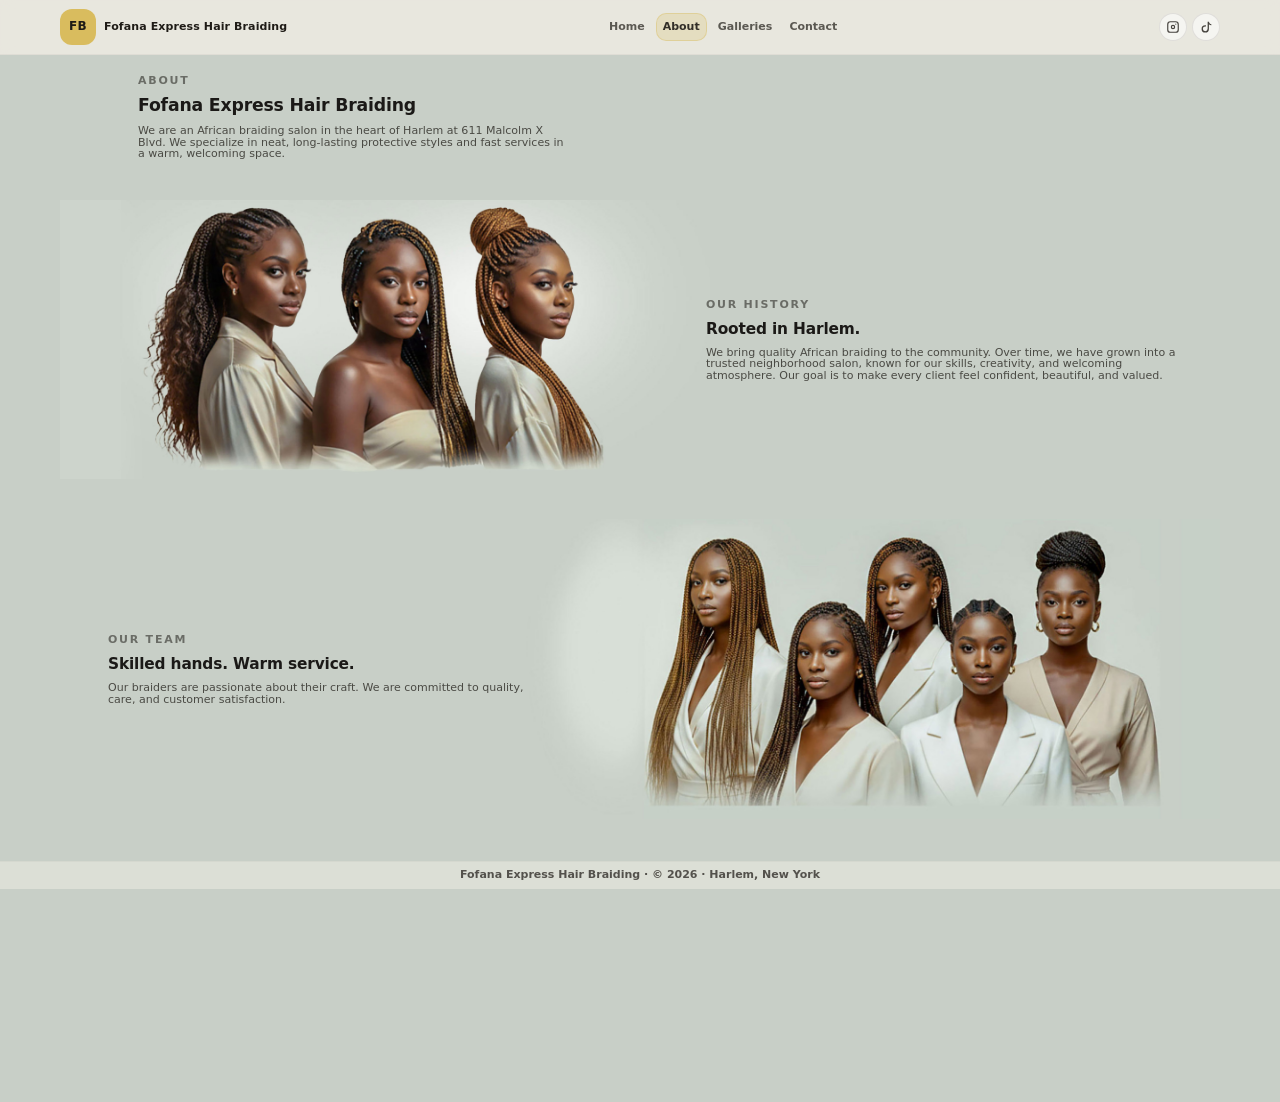
==== about.html @ ca6aa939 "Add files via upload" ====
<!doctype html>
<html lang="en">
<head>
  <meta charset="UTF-8" />
  <meta name="viewport" content="width=device-width, initial-scale=1.0" />
  <meta
    name="description"
    content="About Fofana Express Hair Braiding — African braiding salon in Harlem serving clients ages 10 and up."
  />
  <title>About — Fofana Express Hair Braiding</title>

  <link rel="stylesheet" href="css/theme.css">
  <link rel="stylesheet" href="css/base.css">
  <link rel="stylesheet" href="css/about.css">
</head>

<body class="about-page">
  <div class="page">
    <header class="site-header" id="siteHeader"></header>

    <main class="about-main">

      <!-- SECTION 1: ABOUT -->
      <section class="about-split about-split--hero" aria-label="About">
        <div class="container about-split-inner">
          <div class="about-copy">
            <div class="kicker">ABOUT</div>

            <h1 class="about-title">Fofana Express Hair Braiding</h1>

            <p class="about-paragraph">
              We are an African braiding salon in the heart of Harlem at 611 Malcolm X Blvd. We specialize in neat, long-lasting protective styles and fast services in a warm, welcoming space.
            </p>
          </div>

          <div class="about-visual" aria-label="About image">
  <picture class="about-picture">
    <source media="(max-width: 700px)" srcset="images/about/about-1-mobile.jpg">
    <img src="images/about/about-1.jpg" alt="Fofana Express Hair Braiding styles">
  </picture>
</div>
        </div>
      </section>

      <!-- SECTION 2: HISTORY -->
      <section class="about-split about-split--image-left" aria-label="Our History">
        <div class="container about-split-inner">
          <div class="about-visual" aria-label="Our History image">
            <img src="images/about/about-2.jpg" alt="African braiding styles at Fofana Express">
          </div>

          <div class="about-copy">
            <div class="kicker">OUR HISTORY</div>

            <h2 class="about-h2">Rooted in Harlem.</h2>

            <p class="about-paragraph">
              We bring quality African braiding to the community. Over time, we have grown into a trusted neighborhood salon, known for our skills, creativity, and welcoming atmosphere. Our goal is to make every client feel confident, beautiful, and valued.
            </p>
          </div>
        </div>
      </section>

      <!-- SECTION 3: TEAM -->
      <section class="about-split about-split--image-right" aria-label="Our Team">
        <div class="container about-split-inner">
          <div class="about-copy">
            <div class="kicker">OUR TEAM</div>

            <h2 class="about-h2">Skilled hands. Warm service.</h2>

            <p class="about-paragraph">
              Our braiders are passionate about their craft. We are committed to quality, care, and customer satisfaction.
            </p>
          </div>

          <div class="about-visual" aria-label="Our Team image">
            <img src="images/about/about-3.jpg" alt="Experienced braiders at Fofana Express Hair Braiding">
          </div>
        </div>
      </section>

    </main>

    <footer class="site-footer" id="siteFooter"></footer>
  </div>

  <script src="js/site.js"></script>
</body>
</html>
---- css/theme.css ----
/* =========================================================
   THEME.CSS — Global theme tokens only
   ========================================================= */

:root{
  --bg: #c8cfc7;
  --ink: #1e1b16;
  --muted: rgba(30,27,22,.68);

  --gold: #d4af37;
  --gold-2: rgba(212,175,55,.55);

  --line: rgba(30,27,22,.12);
  --card: rgba(255,255,255,.16);
  --shadow: 0 18px 38px rgba(0,0,0,.10);

  --radius-xl: 22px;
  --radius-pill: 999px;

  --container: 1160px;
  --pad: 24px;
}

body{
  margin: 0;
  background: var(--bg);
  color: var(--ink);
}
---- css/base.css ----
/* =========================================================
   BASE.CSS — Shared structure
   Mobile stability lock
   ========================================================= */

*{ box-sizing: border-box; }

html, body{
  margin: 0;
  padding: 0;
}

html{
  -webkit-text-size-adjust: 100%;
  text-size-adjust: 100%;
}

body{
  font-family: "Montserrat", system-ui, -apple-system, "Segoe UI", Roboto, Arial, sans-serif;
  line-height: 1.45;
}

img{
  max-width: 100%;
  height: auto;
  display: block;
}

a{
  color: inherit;
  text-decoration: none;
}

a:hover{
  text-decoration: none;
}

.page{
  display: block;
  min-height: 0;
}

main{
  display: block;
}

.container{
  width: min(var(--container), calc(100% - (var(--pad) * 2)));
  margin-inline: auto;
}

.sr-only{
  position: absolute;
  width: 1px;
  height: 1px;
  padding: 0;
  margin: -1px;
  overflow: hidden;
  clip: rect(0,0,0,0);
  white-space: nowrap;
  border: 0;
}

/* ---------- Buttons ---------- */
.btn{
  min-height: 40px;
  padding: 8px 15px;
  border-radius: var(--radius-pill);
  display: inline-flex;
  align-items: center;
  justify-content: center;
  gap: 8px;
  font-weight: 740;
  font-size: 13px;
  border: 1px solid var(--line);
  box-shadow: 0 8px 16px rgba(0,0,0,.08);
  transition: transform .12s ease, filter .12s ease, box-shadow .12s ease;
}

.btn:hover{
  transform: translateY(-1px);
  filter: brightness(1.02);
  box-shadow: 0 10px 20px rgba(0,0,0,.10);
}

.btn-primary{
  background: var(--gold-2);
  color: rgba(30,27,22,.92);
}

.btn-ghost{
  background: rgba(255,255,255,.66);
  color: rgba(30,27,22,.84);
}

/* ---------- Header ---------- */
.site-header{
  position: sticky;
  top: 0;
  z-index: 50;
  background: rgba(239,236,227,.82);
  border-bottom: 1px solid rgba(0,0,0,.04);
  backdrop-filter: blur(7px);
}

.header-inner{
  display: grid;
  grid-template-columns: auto 1fr auto;
  align-items: center;
  gap: 8px;
  padding: 9px 0;
}

.brand{
  display: flex;
  align-items: center;
  gap: 8px;
  min-width: 0;
}

.brand-mark{
  width: 36px;
  height: 36px;
  border-radius: 12px;
  background: rgba(212,175,55,.76);
  display: flex;
  align-items: center;
  justify-content: center;
  font-weight: 840;
  letter-spacing: .02em;
  flex: 0 0 auto;
  font-size: 12px;
}

.brand-name{
  font-weight: 750;
  font-size: 12px;
  letter-spacing: .01em;
  min-width: 0;
  white-space: nowrap;
}

.nav{
  display: flex;
  align-items: center;
  justify-content: center;
  gap: 6px;
  font-weight: 670;
  color: rgba(30,27,22,.70);
  min-width: 0;
}

.nav a{
  padding: 5px 6px;
  border-radius: 10px;
  white-space: nowrap;
  font-size: 12px;
  flex: 0 0 auto;
}

.nav a.is-active{
  background: rgba(212,175,55,.18);
  color: rgba(30,27,22,.90);
  border: 1px solid rgba(212,175,55,.28);
}

.header-right{
  display: flex;
  align-items: center;
  gap: 5px;
  min-width: 0;
}

.socials{
  display: flex;
  align-items: center;
  gap: 5px;
}

.icon-btn{
  width: 30px;
  height: 30px;
  border-radius: var(--radius-pill);
  background: rgba(255,255,255,.58);
  border: 1px solid rgba(30,27,22,.10);
  display: flex;
  align-items: center;
  justify-content: center;
  box-shadow: none;
}

.icon-btn svg{
  width: 14px;
  height: 14px;
  fill: rgba(30,27,22,.82);
}

/* ---------- Footer ---------- */
.site-footer{
  margin: 0;
  padding: 7px 0 8px;
  border-top: 1px solid rgba(0,0,0,.03);
  background: rgba(239,236,227,.54);
}

.footer-inner{
  display: flex;
  align-items: center;
  justify-content: center;
  text-align: center;
}

.footer-one-line{
  font-weight: 620;
  font-size: 11px;
  color: rgba(30,27,22,.72);
  line-height: 1.1;
  white-space: normal;
  max-width: 100%;
}

/* ---------- Desktop tightening ---------- */
@media (max-width: 1280px){
  .header-inner{ gap: 6px; }

  .brand-name{ font-size: 11px; }

  .nav{ gap: 5px; }

  .nav a{
    padding: 5px 6px;
    font-size: 11px;
  }

  .icon-btn{
    width: 28px;
    height: 28px;
  }
}

/* ---------- Mobile stability lock ---------- */
@media (max-width: 700px){
  
  .site-header{
  position: sticky;
  top: 0;
  z-index: 50;
  background: rgba(239,236,227,.99);
  border-bottom: 1px solid rgba(0,0,0,.08);
  backdrop-filter: none;
}
  .header-inner{
    width: 100%;
    max-width: 100%;
    margin-inline: 0;
    display: grid;
    grid-template-columns: 1fr auto;
    grid-template-areas:
      "brand right"
      "nav nav";
    align-items: center;
    gap: 7px 10px;
    padding: 9px 12px;
  }

  .brand{
    grid-area: brand;
    display: flex;
    align-items: center;
    gap: 8px;
    min-width: 0;
  }

  .brand-mark{
    width: 32px;
    height: 32px;
    border-radius: 8px;
    font-size: 11px;
    flex: 0 0 32px;
  }

  .brand-name{
    font-size: 14px;
    line-height: 1.12;
    font-weight: 800;
    color: rgba(20,18,16,.99);
    min-width: 0;
    max-width: 100%;
    white-space: nowrap;
    overflow: hidden;
    text-overflow: ellipsis;
  }

  .header-right{
    grid-area: right;
    display: flex;
    justify-content: flex-end;
    align-items: center;
    gap: 8px;
    min-width: 0;
  }

  .socials{
    display: flex;
    align-items: center;
    gap: 8px;
  }

  .icon-btn{
    width: 32px;
    height: 32px;
    flex: 0 0 32px;
    background: rgba(255,255,255,.94);
    border: 1px solid rgba(20,18,16,.18);
  }

  .icon-btn svg{
    width: 15px;
    height: 15px;
    fill: rgba(20,18,16,.97);
  }

  .nav{
    grid-area: nav;
    width: 100%;
    display: flex;
    justify-content: flex-start;
    align-items: center;
    gap: 7px;
    flex-wrap: wrap;
    color: rgba(20,18,16,.94);
    font-weight: 800;
  }

  .nav a{
    flex: 0 0 auto;
    padding: 7px 10px;
    font-size: 13px;
    line-height: 1.12;
    font-weight: 800;
    color: rgba(20,18,16,.98);
    border-radius: 8px;
    white-space: nowrap;
    text-align: center;
  }

  .nav a.is-active{
    background: rgba(212,175,55,.26);
    color: rgba(20,18,16,.99);
    border: 1px solid rgba(212,175,55,.36);
  }

  .site-footer{
    padding: 6px 0 7px;
    background: rgba(239,236,227,.90);
  }

  .footer-inner{
    width: 100%;
    max-width: 100%;
    padding-inline: 12px;
  }

  .footer-one-line{
    font-size: 10px;
    line-height: 1.12;
    font-weight: 600;
    max-width: 100%;
  }
}
---- css/about.css ----
/* =========================================================
   ABOUT.CSS — Mobile stability lock
   Desktop preserved
   ========================================================= */

.about-main{
  display: block;
  padding: 0 0 20px;
}

.about-split{
  padding: 18px 0 22px;
}

.about-split-inner{
  display: grid;
  grid-template-columns: minmax(420px, 500px) minmax(560px, 1fr);
  align-items: center;
  gap: 10px;
  min-height: 0;
  overflow: visible;
}

/* image left / text right */
.about-split--image-left .about-split-inner{
  grid-template-columns: minmax(500px, 1fr) minmax(500px, 580px);
}

.about-copy{
  min-width: 0;
  display: grid;
  gap: 4px;
  align-content: center;
  width: 100%;
  max-width: 480px;
  margin: 0;
  position: relative;
  z-index: 2;
}

.about-split--hero .about-copy,
.about-split--image-right .about-copy{
  justify-self: end;
  margin-right: -34px;
}

.about-split--hero .about-copy{
  transform: translateX(30px);
}

.about-split--image-left .about-copy{
  justify-self: start;
  width: 100%;
  max-width: 560px;
  margin-left: -18px;
}

.kicker{
  margin: 0 0 4px;
  font-weight: 760;
  letter-spacing: .16em;
  font-size: 11px;
  color: rgba(30,27,22,.55);
}

.about-title{
  margin: 0 0 6px;
  font-size: clamp(1.14rem, 1.18vw, 1.3rem);
  line-height: 1.04;
  letter-spacing: -0.01em;
  font-weight: 620;
  color: rgba(20,18,16,.96);
}

.about-h2{
  margin: 0 0 6px;
  font-size: clamp(1.02rem, 1.04vw, 1.14rem);
  line-height: 1.05;
  letter-spacing: -0.01em;
  font-weight: 620;
  color: rgba(20,18,16,.96);
}

.about-paragraph{
  margin: 0;
  max-width: none;
  font-size: .72rem;
  line-height: 1.06;
  font-weight: 500;
  color: rgba(30,27,22,.74);
}

.about-visual{
  min-width: 0;
  display: flex;
  align-items: center;
}

.about-split--hero .about-visual,
.about-split--image-right .about-visual{
  justify-content: flex-start;
}

.about-split--image-left .about-visual{
  justify-content: flex-end;
}

.about-visual img{
  width: min(100%, 1080px);
  max-width: 100%;
  height: auto;
  display: block;
  object-fit: contain;
  border-radius: 0;
  box-shadow: none;
  background: transparent;
}

.about-split--hero .about-visual img{
  width: min(100%, 1160px);
}

@media (max-width: 1320px){
  .about-split-inner{
    grid-template-columns: minmax(380px, 450px) minmax(500px, 1fr);
    gap: 10px;
  }

  .about-split--image-left .about-split-inner{
    grid-template-columns: minmax(440px, 1fr) minmax(440px, 500px);
  }

  .about-copy{
    max-width: 430px;
  }

  .about-split--hero .about-copy,
  .about-split--image-right .about-copy{
    margin-right: -28px;
  }

  .about-split--image-left .about-copy{
    max-width: 480px;
    margin-left: -14px;
  }

  .about-title{
    font-size: clamp(1.08rem, 1.08vw, 1.22rem);
  }

  .about-h2{
    font-size: clamp(.96rem, .94vw, 1.06rem);
  }

  .about-paragraph{
    font-size: .69rem;
    line-height: 1.06;
  }

  .about-visual img{
    width: min(100%, 980px);
  }

  .about-split--hero .about-visual img{
    width: min(100%, 1060px);
  }
}

@media (max-width: 1160px){
  .about-split{
    padding: 16px 0 20px;
  }

  .about-split-inner{
    grid-template-columns: minmax(330px, 390px) minmax(440px, 1fr);
    gap: 8px;
  }

  .about-split--image-left .about-split-inner{
    grid-template-columns: minmax(400px, 1fr) minmax(380px, 440px);
  }

  .about-copy{
    max-width: 370px;
  }

  .about-split--hero .about-copy,
  .about-split--image-right .about-copy{
    margin-right: -20px;
  }

  .about-split--image-left .about-copy{
    max-width: 420px;
    margin-left: -12px;
  }

  .about-title{
    font-size: clamp(1rem, .98vw, 1.1rem);
  }

  .about-h2{
    font-size: clamp(.9rem, .86vw, .98rem);
  }

  .about-paragraph{
    font-size: .66rem;
    line-height: 1.06;
  }

  .about-visual img{
    width: min(100%, 900px);
  }

  .about-split--hero .about-visual img{
    width: min(100%, 980px);
  }
}

@media (max-width: 900px){
  .about-split{
    padding: 14px 0 18px;
  }

  .about-split-inner{
    grid-template-columns: minmax(240px, 280px) minmax(0, 1fr);
    gap: 10px;
  }

  .about-split--image-left .about-split-inner{
    grid-template-columns: minmax(0, 1fr) minmax(240px, 280px);
  }

  .about-copy{
    max-width: 280px;
  }

  .about-split--hero .about-copy,
  .about-split--image-right .about-copy{
    margin-right: 0;
  }

  .about-split--image-left .about-copy{
    max-width: 280px;
    margin-left: 0;
  }

  .about-title{
    font-size: .98rem;
    line-height: 1.08;
  }

  .about-h2{
    font-size: .90rem;
    line-height: 1.10;
  }

  .about-paragraph{
    font-size: .68rem;
    line-height: 1.16;
  }

  .about-visual img{
    width: min(100%, 760px);
  }

  .about-split--hero .about-visual img{
    width: min(100%, 820px);
  }
}

/* ---------- Mobile stability lock ---------- */

@media (max-width: 700px){
  .about-main{
    padding: 0 0 16px;
    overflow-x: hidden;
  }

  .about-split{
    padding: 12px 0 14px;
    overflow-x: hidden;
  }

  .about-split-inner,
  .about-split--image-left .about-split-inner{
    display: flex;
    flex-direction: column;
    align-items: center;
    gap: 12px;
    width: 100%;
    max-width: 100%;
    margin: 0;
    padding-left: 12px;
    padding-right: 12px;
  }

  .about-copy,
  .about-split--hero .about-copy,
  .about-split--image-right .about-copy,
  .about-split--image-left .about-copy{
    order: 1;
    width: 100%;
    max-width: 100%;
    min-width: 0;
    margin: 0;
    display: grid;
    gap: 2px;
    align-content: start;
    justify-self: stretch;
    text-align: left;
  }

  .about-split--hero .about-copy{
    transform: none;
  }

  .kicker{
    margin: 0 0 4px;
    font-size: 11px;
    line-height: 1.10;
    letter-spacing: .14em;
    font-weight: 900;
    color: rgba(30,27,22,.55);
  }

  .about-title{
    margin: 0 0 2px;
    max-width: 100%;
    white-space: normal;
    font-size: 20px;
    line-height: 1.08;
    font-weight: 900;
    color: rgba(20,18,16,.96);
    text-align: left;
  }

  .about-h2{
    margin: 0 0 2px;
    max-width: 100%;
    font-size: 17px;
    line-height: 1.10;
    font-weight: 900;
    color: rgba(20,18,16,.94);
    text-align: left;
  }

  .about-paragraph{
    margin: 0;
    max-width: 100%;
    font-size: 16px;
    line-height: 1.24;
    font-weight: 800;
    color: rgba(20,18,16,.98);
    text-align: left;
    justify-self: start;
    word-break: normal;
    overflow-wrap: normal;
    hyphens: none;
  }

  .about-copy .about-paragraph:last-child{
    margin-bottom: 0;
  }

  .about-visual,
.about-split--hero .about-visual,
.about-split--image-left .about-visual,
.about-split--image-right .about-visual{
  order: 2;
  width: 100%;
  max-width: 100%;
  min-width: 0;
  margin: 2px 0 0;
  display: block;
}

.about-split--hero .about-visual{
  display: flex;
  justify-content: center;
  align-items: center;
}

.about-split--hero .about-visual picture{
  display: block;
  width: 100%;
  max-width: 100%;
  margin: 0 auto;
}

.about-visual img,
.about-split--hero .about-visual img,
.about-split--image-left .about-visual img,
.about-split--image-right .about-visual img{
  display: block;
  width: 100%;
  max-width: 100%;
  min-width: 0;
  height: auto;
  margin: 0 auto;
  object-fit: contain;
}
@media (min-width: 701px){
  .about-main{
    padding: 0 0 4px;
  }

  .about-split{
    padding: 6px 0 8px;
  }

  .about-split-inner,
  .about-split--image-left .about-split-inner{
    gap: 2px;
  }
}
}
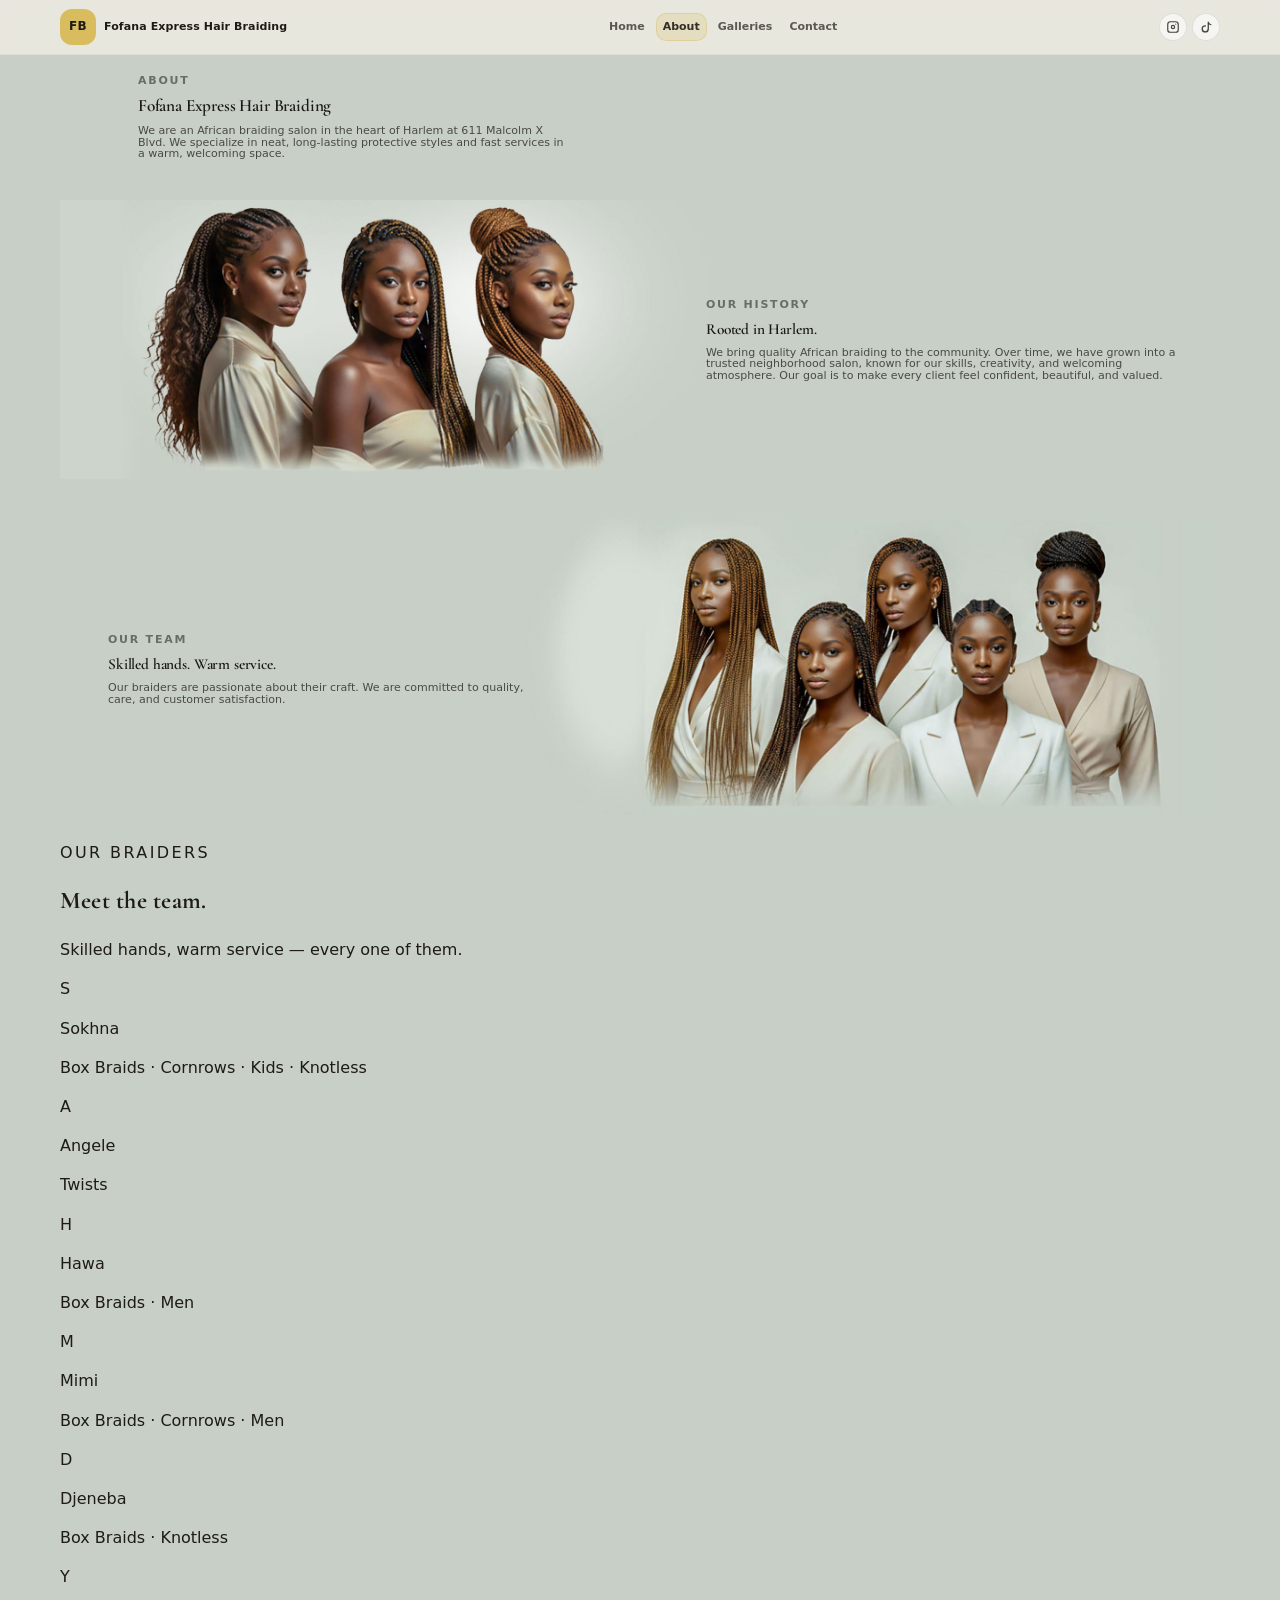
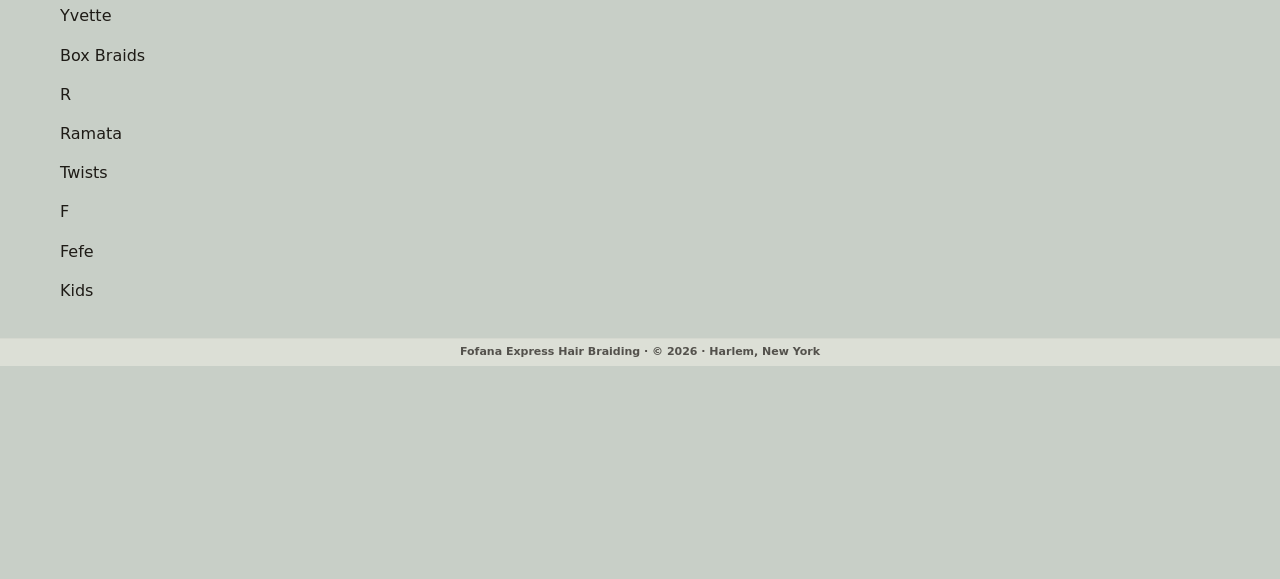
==== commit be518e0f: "Add team grid section and price badges" ====
--- a/about.html
+++ b/about.html
@@ -1,90 +1,106 @@
-<!doctype html>
-<html lang="en">
-<head>
-  <meta charset="UTF-8" />
-  <meta name="viewport" content="width=device-width, initial-scale=1.0" />
-  <meta
-    name="description"
-    content="About Fofana Express Hair Braiding — African braiding salon in Harlem serving clients ages 10 and up."
-  />
-  <title>About — Fofana Express Hair Braiding</title>
-
-  <link rel="stylesheet" href="css/theme.css">
-  <link rel="stylesheet" href="css/base.css">
-  <link rel="stylesheet" href="css/about.css">
-</head>
-
-<body class="about-page">
-  <div class="page">
-    <header class="site-header" id="siteHeader"></header>
-
-    <main class="about-main">
-
-      <!-- SECTION 1: ABOUT -->
-      <section class="about-split about-split--hero" aria-label="About">
-        <div class="container about-split-inner">
-          <div class="about-copy">
-            <div class="kicker">ABOUT</div>
-
-            <h1 class="about-title">Fofana Express Hair Braiding</h1>
-
-            <p class="about-paragraph">
-              We are an African braiding salon in the heart of Harlem at 611 Malcolm X Blvd. We specialize in neat, long-lasting protective styles and fast services in a warm, welcoming space.
-            </p>
-          </div>
-
-          <div class="about-visual" aria-label="About image">
-  <picture class="about-picture">
-    <source media="(max-width: 700px)" srcset="images/about/about-1-mobile.jpg">
-    <img src="images/about/about-1.jpg" alt="Fofana Express Hair Braiding styles">
-  </picture>
-</div>
-        </div>
-      </section>
-
-      <!-- SECTION 2: HISTORY -->
-      <section class="about-split about-split--image-left" aria-label="Our History">
-        <div class="container about-split-inner">
-          <div class="about-visual" aria-label="Our History image">
-            <img src="images/about/about-2.jpg" alt="African braiding styles at Fofana Express">
-          </div>
-
-          <div class="about-copy">
-            <div class="kicker">OUR HISTORY</div>
-
-            <h2 class="about-h2">Rooted in Harlem.</h2>
-
-            <p class="about-paragraph">
-              We bring quality African braiding to the community. Over time, we have grown into a trusted neighborhood salon, known for our skills, creativity, and welcoming atmosphere. Our goal is to make every client feel confident, beautiful, and valued.
-            </p>
-          </div>
-        </div>
-      </section>
-
-      <!-- SECTION 3: TEAM -->
-      <section class="about-split about-split--image-right" aria-label="Our Team">
-        <div class="container about-split-inner">
-          <div class="about-copy">
-            <div class="kicker">OUR TEAM</div>
-
-            <h2 class="about-h2">Skilled hands. Warm service.</h2>
-
-            <p class="about-paragraph">
-              Our braiders are passionate about their craft. We are committed to quality, care, and customer satisfaction.
-            </p>
-          </div>
-
-          <div class="about-visual" aria-label="Our Team image">
-            <img src="images/about/about-3.jpg" alt="Experienced braiders at Fofana Express Hair Braiding">
-          </div>
-        </div>
-      </section>
-
-    </main>
-
-    <footer class="site-footer" id="siteFooter"></footer>
-  </div>
-
-  <script src="js/site.js"></script>
-</body>
+<!doctype html>
+<html lang="en">
+<head>
+  <meta charset="UTF-8" />
+  <meta name="viewport" content="width=device-width, initial-scale=1.0" />
+  <meta
+    name="description"
+    content="About Fofana Express Hair Braiding — African braiding salon in Harlem serving clients ages 10 and up."
+  />
+  <title>About — Fofana Express Hair Braiding</title>
+
+  <link rel="stylesheet" href="css/theme.css">
+  <link rel="stylesheet" href="css/base.css">
+  <link rel="stylesheet" href="css/about.css">
+</head>
+
+<body class="about-page">
+  <div class="page">
+    <header class="site-header" id="siteHeader"></header>
+
+    <main class="about-main">
+
+      <!-- SECTION 1: ABOUT -->
+      <section class="about-split about-split--hero" aria-label="About">
+        <div class="container about-split-inner">
+          <div class="about-copy">
+            <div class="kicker">ABOUT</div>
+
+            <h1 class="about-title">Fofana Express Hair Braiding</h1>
+
+            <p class="about-paragraph">
+              We are an African braiding salon in the heart of Harlem at 611 Malcolm X Blvd. We specialize in neat, long-lasting protective styles and fast services in a warm, welcoming space.
+            </p>
+          </div>
+
+          <div class="about-visual" aria-label="About image">
+  <picture class="about-picture">
+    <source media="(max-width: 700px)" srcset="images/about/about-1-mobile.jpg">
+    <img src="images/about/about-1.jpg" alt="Fofana Express Hair Braiding styles">
+  </picture>
+</div>
+        </div>
+      </section>
+
+      <!-- SECTION 2: HISTORY -->
+      <section class="about-split about-split--image-left" aria-label="Our History">
+        <div class="container about-split-inner">
+          <div class="about-visual" aria-label="Our History image">
+            <img src="images/about/about-2.jpg" alt="African braiding styles at Fofana Express">
+          </div>
+
+          <div class="about-copy">
+            <div class="kicker">OUR HISTORY</div>
+
+            <h2 class="about-h2">Rooted in Harlem.</h2>
+
+            <p class="about-paragraph">
+              We bring quality African braiding to the community. Over time, we have grown into a trusted neighborhood salon, known for our skills, creativity, and welcoming atmosphere. Our goal is to make every client feel confident, beautiful, and valued.
+            </p>
+          </div>
+        </div>
+      </section>
+
+      <!-- SECTION 3: TEAM -->
+      <section class="about-split about-split--image-right" aria-label="Our Team">
+        <div class="container about-split-inner">
+          <div class="about-copy">
+            <div class="kicker">OUR TEAM</div>
+
+            <h2 class="about-h2">Skilled hands. Warm service.</h2>
+
+            <p class="about-paragraph">
+              Our braiders are passionate about their craft. We are committed to quality, care, and customer satisfaction.
+            </p>
+          </div>
+
+          <div class="about-visual" aria-label="Our Team image">
+            <img src="images/about/about-3.jpg" alt="Experienced braiders at Fofana Express Hair Braiding">
+          </div>
+        </div>
+      </section>
+<section class="team-grid-section" aria-label="Meet the team">
+  <div class="container">
+    <div class="section-kicker">OUR BRAIDERS</div>
+    <h2 class="team-grid-title">Meet the team.</h2>
+    <p class="team-grid-sub">Skilled hands, warm service — every one of them.</p>
+    <div class="team-grid">
+      <div class="braider-card"><div class="braider-avatar">S</div><p class="braider-name">Sokhna</p><p class="braider-styles">Box Braids · Cornrows · Kids · Knotless</p></div>
+      <div class="braider-card"><div class="braider-avatar">A</div><p class="braider-name">Angele</p><p class="braider-styles">Twists</p></div>
+      <div class="braider-card"><div class="braider-avatar">H</div><p class="braider-name">Hawa</p><p class="braider-styles">Box Braids · Men</p></div>
+      <div class="braider-card"><div class="braider-avatar">M</div><p class="braider-name">Mimi</p><p class="braider-styles">Box Braids · Cornrows · Men</p></div>
+      <div class="braider-card"><div class="braider-avatar">D</div><p class="braider-name">Djeneba</p><p class="braider-styles">Box Braids · Knotless</p></div>
+      <div class="braider-card"><div class="braider-avatar">Y</div><p class="braider-name">Yvette</p><p class="braider-styles">Box Braids</p></div>
+      <div class="braider-card"><div class="braider-avatar">R</div><p class="braider-name">Ramata</p><p class="braider-styles">Twists</p></div>
+      <div class="braider-card"><div class="braider-avatar">F</div><p class="braider-name">Fefe</p><p class="braider-styles">Kids</p></div>
+    </div>
+  </div>
+</section>
+    </main>
+
+    <footer class="site-footer" id="siteFooter"></footer>
+  </div>
+
+  <script src="js/site.js"></script>
+</body>
 </html>
--- a/css/theme.css
+++ b/css/theme.css
@@ -1,28 +1,53 @@
-/* =========================================================
-   THEME.CSS — Global theme tokens only
-   ========================================================= */
-
-:root{
-  --bg: #c8cfc7;
-  --ink: #1e1b16;
-  --muted: rgba(30,27,22,.68);
-
-  --gold: #d4af37;
-  --gold-2: rgba(212,175,55,.55);
-
-  --line: rgba(30,27,22,.12);
-  --card: rgba(255,255,255,.16);
-  --shadow: 0 18px 38px rgba(0,0,0,.10);
-
-  --radius-xl: 22px;
-  --radius-pill: 999px;
-
-  --container: 1160px;
-  --pad: 24px;
-}
-
-body{
-  margin: 0;
-  background: var(--bg);
-  color: var(--ink);
+/* =====================================================
+   THEME.CSS — Global theme tokens only
+   ===================================================== */
+
+@import url('https://fonts.googleapis.com/css2?family=Cormorant+Garamond:wght@400;500;600&display=swap');
+
+:root{
+  --bg: #c8cfc7;
+  --ink: #1e1b16;
+  --muted: rgba(30,27,22,.68);
+
+  --gold: #b8962e;
+  --gold-2: rgba(184,150,46,.55);
+
+  --line: rgba(30,27,22,.12);
+  --card: rgba(255,255,255,.16);
+  --shadow: 0 18px 38px rgba(0,0,0,.10);
+
+  --radius-xl: 22px;
+  --radius-pill: 999px;
+
+  --container: 1160px;
+  --pad: 24px;
+
+  --font-serif: 'Cormorant Garamond', Georgia, serif;
+}
+
+body{
+  margin: 0;
+  background: var(--bg);
+  color: var(--ink);
+}
+
+h1, h2, h3 {
+  font-family: var(--font-serif);
+  letter-spacing: 0.01em;
+}
+
+.hero-kicker,
+.cat-kicker,
+.about-kicker,
+.section-kicker {
+  letter-spacing: 0.15em;
+}
+.cat-price {
+  font-size: 0.92rem !important;
+  color: var(--gold) !important;
+  font-weight: 600;
+  letter-spacing: 0.03em;
+  margin-top: 3px;
+  padding-bottom: 6px;
+  text-align: center;
 }
--- a/css/base.css
+++ b/css/base.css
@@ -1,370 +1,370 @@
-/* =========================================================
-   BASE.CSS — Shared structure
-   Mobile stability lock
-   ========================================================= */
-
-*{ box-sizing: border-box; }
-
-html, body{
-  margin: 0;
-  padding: 0;
-}
-
-html{
-  -webkit-text-size-adjust: 100%;
-  text-size-adjust: 100%;
-}
-
-body{
-  font-family: "Montserrat", system-ui, -apple-system, "Segoe UI", Roboto, Arial, sans-serif;
-  line-height: 1.45;
-}
-
-img{
-  max-width: 100%;
-  height: auto;
-  display: block;
-}
-
-a{
-  color: inherit;
-  text-decoration: none;
-}
-
-a:hover{
-  text-decoration: none;
-}
-
-.page{
-  display: block;
-  min-height: 0;
-}
-
-main{
-  display: block;
-}
-
-.container{
-  width: min(var(--container), calc(100% - (var(--pad) * 2)));
-  margin-inline: auto;
-}
-
-.sr-only{
-  position: absolute;
-  width: 1px;
-  height: 1px;
-  padding: 0;
-  margin: -1px;
-  overflow: hidden;
-  clip: rect(0,0,0,0);
-  white-space: nowrap;
-  border: 0;
-}
-
-/* ---------- Buttons ---------- */
-.btn{
-  min-height: 40px;
-  padding: 8px 15px;
-  border-radius: var(--radius-pill);
-  display: inline-flex;
-  align-items: center;
-  justify-content: center;
-  gap: 8px;
-  font-weight: 740;
-  font-size: 13px;
-  border: 1px solid var(--line);
-  box-shadow: 0 8px 16px rgba(0,0,0,.08);
-  transition: transform .12s ease, filter .12s ease, box-shadow .12s ease;
-}
-
-.btn:hover{
-  transform: translateY(-1px);
-  filter: brightness(1.02);
-  box-shadow: 0 10px 20px rgba(0,0,0,.10);
-}
-
-.btn-primary{
-  background: var(--gold-2);
-  color: rgba(30,27,22,.92);
-}
-
-.btn-ghost{
-  background: rgba(255,255,255,.66);
-  color: rgba(30,27,22,.84);
-}
-
-/* ---------- Header ---------- */
-.site-header{
-  position: sticky;
-  top: 0;
-  z-index: 50;
-  background: rgba(239,236,227,.82);
-  border-bottom: 1px solid rgba(0,0,0,.04);
-  backdrop-filter: blur(7px);
-}
-
-.header-inner{
-  display: grid;
-  grid-template-columns: auto 1fr auto;
-  align-items: center;
-  gap: 8px;
-  padding: 9px 0;
-}
-
-.brand{
-  display: flex;
-  align-items: center;
-  gap: 8px;
-  min-width: 0;
-}
-
-.brand-mark{
-  width: 36px;
-  height: 36px;
-  border-radius: 12px;
-  background: rgba(212,175,55,.76);
-  display: flex;
-  align-items: center;
-  justify-content: center;
-  font-weight: 840;
-  letter-spacing: .02em;
-  flex: 0 0 auto;
-  font-size: 12px;
-}
-
-.brand-name{
-  font-weight: 750;
-  font-size: 12px;
-  letter-spacing: .01em;
-  min-width: 0;
-  white-space: nowrap;
-}
-
-.nav{
-  display: flex;
-  align-items: center;
-  justify-content: center;
-  gap: 6px;
-  font-weight: 670;
-  color: rgba(30,27,22,.70);
-  min-width: 0;
-}
-
-.nav a{
-  padding: 5px 6px;
-  border-radius: 10px;
-  white-space: nowrap;
-  font-size: 12px;
-  flex: 0 0 auto;
-}
-
-.nav a.is-active{
-  background: rgba(212,175,55,.18);
-  color: rgba(30,27,22,.90);
-  border: 1px solid rgba(212,175,55,.28);
-}
-
-.header-right{
-  display: flex;
-  align-items: center;
-  gap: 5px;
-  min-width: 0;
-}
-
-.socials{
-  display: flex;
-  align-items: center;
-  gap: 5px;
-}
-
-.icon-btn{
-  width: 30px;
-  height: 30px;
-  border-radius: var(--radius-pill);
-  background: rgba(255,255,255,.58);
-  border: 1px solid rgba(30,27,22,.10);
-  display: flex;
-  align-items: center;
-  justify-content: center;
-  box-shadow: none;
-}
-
-.icon-btn svg{
-  width: 14px;
-  height: 14px;
-  fill: rgba(30,27,22,.82);
-}
-
-/* ---------- Footer ---------- */
-.site-footer{
-  margin: 0;
-  padding: 7px 0 8px;
-  border-top: 1px solid rgba(0,0,0,.03);
-  background: rgba(239,236,227,.54);
-}
-
-.footer-inner{
-  display: flex;
-  align-items: center;
-  justify-content: center;
-  text-align: center;
-}
-
-.footer-one-line{
-  font-weight: 620;
-  font-size: 11px;
-  color: rgba(30,27,22,.72);
-  line-height: 1.1;
-  white-space: normal;
-  max-width: 100%;
-}
-
-/* ---------- Desktop tightening ---------- */
-@media (max-width: 1280px){
-  .header-inner{ gap: 6px; }
-
-  .brand-name{ font-size: 11px; }
-
-  .nav{ gap: 5px; }
-
-  .nav a{
-    padding: 5px 6px;
-    font-size: 11px;
-  }
-
-  .icon-btn{
-    width: 28px;
-    height: 28px;
-  }
-}
-
-/* ---------- Mobile stability lock ---------- */
-@media (max-width: 700px){
-  
-  .site-header{
-  position: sticky;
-  top: 0;
-  z-index: 50;
-  background: rgba(239,236,227,.99);
-  border-bottom: 1px solid rgba(0,0,0,.08);
-  backdrop-filter: none;
-}
-  .header-inner{
-    width: 100%;
-    max-width: 100%;
-    margin-inline: 0;
-    display: grid;
-    grid-template-columns: 1fr auto;
-    grid-template-areas:
-      "brand right"
-      "nav nav";
-    align-items: center;
-    gap: 7px 10px;
-    padding: 9px 12px;
-  }
-
-  .brand{
-    grid-area: brand;
-    display: flex;
-    align-items: center;
-    gap: 8px;
-    min-width: 0;
-  }
-
-  .brand-mark{
-    width: 32px;
-    height: 32px;
-    border-radius: 8px;
-    font-size: 11px;
-    flex: 0 0 32px;
-  }
-
-  .brand-name{
-    font-size: 14px;
-    line-height: 1.12;
-    font-weight: 800;
-    color: rgba(20,18,16,.99);
-    min-width: 0;
-    max-width: 100%;
-    white-space: nowrap;
-    overflow: hidden;
-    text-overflow: ellipsis;
-  }
-
-  .header-right{
-    grid-area: right;
-    display: flex;
-    justify-content: flex-end;
-    align-items: center;
-    gap: 8px;
-    min-width: 0;
-  }
-
-  .socials{
-    display: flex;
-    align-items: center;
-    gap: 8px;
-  }
-
-  .icon-btn{
-    width: 32px;
-    height: 32px;
-    flex: 0 0 32px;
-    background: rgba(255,255,255,.94);
-    border: 1px solid rgba(20,18,16,.18);
-  }
-
-  .icon-btn svg{
-    width: 15px;
-    height: 15px;
-    fill: rgba(20,18,16,.97);
-  }
-
-  .nav{
-    grid-area: nav;
-    width: 100%;
-    display: flex;
-    justify-content: flex-start;
-    align-items: center;
-    gap: 7px;
-    flex-wrap: wrap;
-    color: rgba(20,18,16,.94);
-    font-weight: 800;
-  }
-
-  .nav a{
-    flex: 0 0 auto;
-    padding: 7px 10px;
-    font-size: 13px;
-    line-height: 1.12;
-    font-weight: 800;
-    color: rgba(20,18,16,.98);
-    border-radius: 8px;
-    white-space: nowrap;
-    text-align: center;
-  }
-
-  .nav a.is-active{
-    background: rgba(212,175,55,.26);
-    color: rgba(20,18,16,.99);
-    border: 1px solid rgba(212,175,55,.36);
-  }
-
-  .site-footer{
-    padding: 6px 0 7px;
-    background: rgba(239,236,227,.90);
-  }
-
-  .footer-inner{
-    width: 100%;
-    max-width: 100%;
-    padding-inline: 12px;
-  }
-
-  .footer-one-line{
-    font-size: 10px;
-    line-height: 1.12;
-    font-weight: 600;
-    max-width: 100%;
-  }
+/* =========================================================
+   BASE.CSS — Shared structure
+   Mobile stability lock
+   ========================================================= */
+
+*{ box-sizing: border-box; }
+
+html, body{
+  margin: 0;
+  padding: 0;
+}
+
+html{
+  -webkit-text-size-adjust: 100%;
+  text-size-adjust: 100%;
+}
+
+body{
+  font-family: "Montserrat", system-ui, -apple-system, "Segoe UI", Roboto, Arial, sans-serif;
+  line-height: 1.45;
+}
+
+img{
+  max-width: 100%;
+  height: auto;
+  display: block;
+}
+
+a{
+  color: inherit;
+  text-decoration: none;
+}
+
+a:hover{
+  text-decoration: none;
+}
+
+.page{
+  display: block;
+  min-height: 0;
+}
+
+main{
+  display: block;
+}
+
+.container{
+  width: min(var(--container), calc(100% - (var(--pad) * 2)));
+  margin-inline: auto;
+}
+
+.sr-only{
+  position: absolute;
+  width: 1px;
+  height: 1px;
+  padding: 0;
+  margin: -1px;
+  overflow: hidden;
+  clip: rect(0,0,0,0);
+  white-space: nowrap;
+  border: 0;
+}
+
+/* ---------- Buttons ---------- */
+.btn{
+  min-height: 40px;
+  padding: 8px 15px;
+  border-radius: var(--radius-pill);
+  display: inline-flex;
+  align-items: center;
+  justify-content: center;
+  gap: 8px;
+  font-weight: 740;
+  font-size: 13px;
+  border: 1px solid var(--line);
+  box-shadow: 0 8px 16px rgba(0,0,0,.08);
+  transition: transform .12s ease, filter .12s ease, box-shadow .12s ease;
+}
+
+.btn:hover{
+  transform: translateY(-1px);
+  filter: brightness(1.02);
+  box-shadow: 0 10px 20px rgba(0,0,0,.10);
+}
+
+.btn-primary{
+  background: var(--gold-2);
+  color: rgba(30,27,22,.92);
+}
+
+.btn-ghost{
+  background: rgba(255,255,255,.66);
+  color: rgba(30,27,22,.84);
+}
+
+/* ---------- Header ---------- */
+.site-header{
+  position: sticky;
+  top: 0;
+  z-index: 50;
+  background: rgba(239,236,227,.82);
+  border-bottom: 1px solid rgba(0,0,0,.04);
+  backdrop-filter: blur(7px);
+}
+
+.header-inner{
+  display: grid;
+  grid-template-columns: auto 1fr auto;
+  align-items: center;
+  gap: 8px;
+  padding: 9px 0;
+}
+
+.brand{
+  display: flex;
+  align-items: center;
+  gap: 8px;
+  min-width: 0;
+}
+
+.brand-mark{
+  width: 36px;
+  height: 36px;
+  border-radius: 12px;
+  background: rgba(212,175,55,.76);
+  display: flex;
+  align-items: center;
+  justify-content: center;
+  font-weight: 840;
+  letter-spacing: .02em;
+  flex: 0 0 auto;
+  font-size: 12px;
+}
+
+.brand-name{
+  font-weight: 750;
+  font-size: 12px;
+  letter-spacing: .01em;
+  min-width: 0;
+  white-space: nowrap;
+}
+
+.nav{
+  display: flex;
+  align-items: center;
+  justify-content: center;
+  gap: 6px;
+  font-weight: 670;
+  color: rgba(30,27,22,.70);
+  min-width: 0;
+}
+
+.nav a{
+  padding: 5px 6px;
+  border-radius: 10px;
+  white-space: nowrap;
+  font-size: 12px;
+  flex: 0 0 auto;
+}
+
+.nav a.is-active{
+  background: rgba(212,175,55,.18);
+  color: rgba(30,27,22,.90);
+  border: 1px solid rgba(212,175,55,.28);
+}
+
+.header-right{
+  display: flex;
+  align-items: center;
+  gap: 5px;
+  min-width: 0;
+}
+
+.socials{
+  display: flex;
+  align-items: center;
+  gap: 5px;
+}
+
+.icon-btn{
+  width: 30px;
+  height: 30px;
+  border-radius: var(--radius-pill);
+  background: rgba(255,255,255,.58);
+  border: 1px solid rgba(30,27,22,.10);
+  display: flex;
+  align-items: center;
+  justify-content: center;
+  box-shadow: none;
+}
+
+.icon-btn svg{
+  width: 14px;
+  height: 14px;
+  fill: rgba(30,27,22,.82);
+}
+
+/* ---------- Footer ---------- */
+.site-footer{
+  margin: 0;
+  padding: 7px 0 8px;
+  border-top: 1px solid rgba(0,0,0,.03);
+  background: rgba(239,236,227,.54);
+}
+
+.footer-inner{
+  display: flex;
+  align-items: center;
+  justify-content: center;
+  text-align: center;
+}
+
+.footer-one-line{
+  font-weight: 620;
+  font-size: 11px;
+  color: rgba(30,27,22,.72);
+  line-height: 1.1;
+  white-space: normal;
+  max-width: 100%;
+}
+
+/* ---------- Desktop tightening ---------- */
+@media (max-width: 1280px){
+  .header-inner{ gap: 6px; }
+
+  .brand-name{ font-size: 11px; }
+
+  .nav{ gap: 5px; }
+
+  .nav a{
+    padding: 5px 6px;
+    font-size: 11px;
+  }
+
+  .icon-btn{
+    width: 28px;
+    height: 28px;
+  }
+}
+
+/* ---------- Mobile stability lock ---------- */
+@media (max-width: 700px){
+  
+  .site-header{
+  position: sticky;
+  top: 0;
+  z-index: 50;
+  background: rgba(239,236,227,.99);
+  border-bottom: 1px solid rgba(0,0,0,.08);
+  backdrop-filter: none;
+}
+  .header-inner{
+    width: 100%;
+    max-width: 100%;
+    margin-inline: 0;
+    display: grid;
+    grid-template-columns: 1fr auto;
+    grid-template-areas:
+      "brand right"
+      "nav nav";
+    align-items: center;
+    gap: 7px 10px;
+    padding: 9px 12px;
+  }
+
+  .brand{
+    grid-area: brand;
+    display: flex;
+    align-items: center;
+    gap: 8px;
+    min-width: 0;
+  }
+
+  .brand-mark{
+    width: 32px;
+    height: 32px;
+    border-radius: 8px;
+    font-size: 11px;
+    flex: 0 0 32px;
+  }
+
+  .brand-name{
+    font-size: 14px;
+    line-height: 1.12;
+    font-weight: 800;
+    color: rgba(20,18,16,.99);
+    min-width: 0;
+    max-width: 100%;
+    white-space: nowrap;
+    overflow: hidden;
+    text-overflow: ellipsis;
+  }
+
+  .header-right{
+    grid-area: right;
+    display: flex;
+    justify-content: flex-end;
+    align-items: center;
+    gap: 8px;
+    min-width: 0;
+  }
+
+  .socials{
+    display: flex;
+    align-items: center;
+    gap: 8px;
+  }
+
+  .icon-btn{
+    width: 32px;
+    height: 32px;
+    flex: 0 0 32px;
+    background: rgba(255,255,255,.94);
+    border: 1px solid rgba(20,18,16,.18);
+  }
+
+  .icon-btn svg{
+    width: 15px;
+    height: 15px;
+    fill: rgba(20,18,16,.97);
+  }
+
+  .nav{
+    grid-area: nav;
+    width: 100%;
+    display: flex;
+    justify-content: flex-start;
+    align-items: center;
+    gap: 7px;
+    flex-wrap: wrap;
+    color: rgba(20,18,16,.94);
+    font-weight: 800;
+  }
+
+  .nav a{
+    flex: 0 0 auto;
+    padding: 7px 10px;
+    font-size: 13px;
+    line-height: 1.12;
+    font-weight: 800;
+    color: rgba(20,18,16,.98);
+    border-radius: 8px;
+    white-space: nowrap;
+    text-align: center;
+  }
+
+  .nav a.is-active{
+    background: rgba(212,175,55,.26);
+    color: rgba(20,18,16,.99);
+    border: 1px solid rgba(212,175,55,.36);
+  }
+
+  .site-footer{
+    padding: 6px 0 7px;
+    background: rgba(239,236,227,.90);
+  }
+
+  .footer-inner{
+    width: 100%;
+    max-width: 100%;
+    padding-inline: 12px;
+  }
+
+  .footer-one-line{
+    font-size: 10px;
+    line-height: 1.12;
+    font-weight: 600;
+    max-width: 100%;
+  }
 }
--- a/css/about.css
+++ b/css/about.css
@@ -1,416 +1,477 @@
-/* =========================================================
-   ABOUT.CSS — Mobile stability lock
-   Desktop preserved
-   ========================================================= */
-
-.about-main{
-  display: block;
-  padding: 0 0 20px;
-}
-
-.about-split{
-  padding: 18px 0 22px;
-}
-
-.about-split-inner{
-  display: grid;
-  grid-template-columns: minmax(420px, 500px) minmax(560px, 1fr);
-  align-items: center;
-  gap: 10px;
-  min-height: 0;
-  overflow: visible;
-}
-
-/* image left / text right */
-.about-split--image-left .about-split-inner{
-  grid-template-columns: minmax(500px, 1fr) minmax(500px, 580px);
-}
-
-.about-copy{
-  min-width: 0;
-  display: grid;
-  gap: 4px;
-  align-content: center;
-  width: 100%;
-  max-width: 480px;
-  margin: 0;
-  position: relative;
-  z-index: 2;
-}
-
-.about-split--hero .about-copy,
-.about-split--image-right .about-copy{
-  justify-self: end;
-  margin-right: -34px;
-}
-
-.about-split--hero .about-copy{
-  transform: translateX(30px);
-}
-
-.about-split--image-left .about-copy{
-  justify-self: start;
-  width: 100%;
-  max-width: 560px;
-  margin-left: -18px;
-}
-
-.kicker{
-  margin: 0 0 4px;
-  font-weight: 760;
-  letter-spacing: .16em;
-  font-size: 11px;
-  color: rgba(30,27,22,.55);
-}
-
-.about-title{
-  margin: 0 0 6px;
-  font-size: clamp(1.14rem, 1.18vw, 1.3rem);
-  line-height: 1.04;
-  letter-spacing: -0.01em;
-  font-weight: 620;
-  color: rgba(20,18,16,.96);
-}
-
-.about-h2{
-  margin: 0 0 6px;
-  font-size: clamp(1.02rem, 1.04vw, 1.14rem);
-  line-height: 1.05;
-  letter-spacing: -0.01em;
-  font-weight: 620;
-  color: rgba(20,18,16,.96);
-}
-
-.about-paragraph{
-  margin: 0;
-  max-width: none;
-  font-size: .72rem;
-  line-height: 1.06;
-  font-weight: 500;
-  color: rgba(30,27,22,.74);
-}
-
-.about-visual{
-  min-width: 0;
-  display: flex;
-  align-items: center;
-}
-
-.about-split--hero .about-visual,
-.about-split--image-right .about-visual{
-  justify-content: flex-start;
-}
-
-.about-split--image-left .about-visual{
-  justify-content: flex-end;
-}
-
-.about-visual img{
-  width: min(100%, 1080px);
-  max-width: 100%;
-  height: auto;
-  display: block;
-  object-fit: contain;
-  border-radius: 0;
-  box-shadow: none;
-  background: transparent;
-}
-
-.about-split--hero .about-visual img{
-  width: min(100%, 1160px);
-}
-
-@media (max-width: 1320px){
-  .about-split-inner{
-    grid-template-columns: minmax(380px, 450px) minmax(500px, 1fr);
-    gap: 10px;
-  }
-
-  .about-split--image-left .about-split-inner{
-    grid-template-columns: minmax(440px, 1fr) minmax(440px, 500px);
-  }
-
-  .about-copy{
-    max-width: 430px;
-  }
-
-  .about-split--hero .about-copy,
-  .about-split--image-right .about-copy{
-    margin-right: -28px;
-  }
-
-  .about-split--image-left .about-copy{
-    max-width: 480px;
-    margin-left: -14px;
-  }
-
-  .about-title{
-    font-size: clamp(1.08rem, 1.08vw, 1.22rem);
-  }
-
-  .about-h2{
-    font-size: clamp(.96rem, .94vw, 1.06rem);
-  }
-
-  .about-paragraph{
-    font-size: .69rem;
-    line-height: 1.06;
-  }
-
-  .about-visual img{
-    width: min(100%, 980px);
-  }
-
-  .about-split--hero .about-visual img{
-    width: min(100%, 1060px);
-  }
-}
-
-@media (max-width: 1160px){
-  .about-split{
-    padding: 16px 0 20px;
-  }
-
-  .about-split-inner{
-    grid-template-columns: minmax(330px, 390px) minmax(440px, 1fr);
-    gap: 8px;
-  }
-
-  .about-split--image-left .about-split-inner{
-    grid-template-columns: minmax(400px, 1fr) minmax(380px, 440px);
-  }
-
-  .about-copy{
-    max-width: 370px;
-  }
-
-  .about-split--hero .about-copy,
-  .about-split--image-right .about-copy{
-    margin-right: -20px;
-  }
-
-  .about-split--image-left .about-copy{
-    max-width: 420px;
-    margin-left: -12px;
-  }
-
-  .about-title{
-    font-size: clamp(1rem, .98vw, 1.1rem);
-  }
-
-  .about-h2{
-    font-size: clamp(.9rem, .86vw, .98rem);
-  }
-
-  .about-paragraph{
-    font-size: .66rem;
-    line-height: 1.06;
-  }
-
-  .about-visual img{
-    width: min(100%, 900px);
-  }
-
-  .about-split--hero .about-visual img{
-    width: min(100%, 980px);
-  }
-}
-
-@media (max-width: 900px){
-  .about-split{
-    padding: 14px 0 18px;
-  }
-
-  .about-split-inner{
-    grid-template-columns: minmax(240px, 280px) minmax(0, 1fr);
-    gap: 10px;
-  }
-
-  .about-split--image-left .about-split-inner{
-    grid-template-columns: minmax(0, 1fr) minmax(240px, 280px);
-  }
-
-  .about-copy{
-    max-width: 280px;
-  }
-
-  .about-split--hero .about-copy,
-  .about-split--image-right .about-copy{
-    margin-right: 0;
-  }
-
-  .about-split--image-left .about-copy{
-    max-width: 280px;
-    margin-left: 0;
-  }
-
-  .about-title{
-    font-size: .98rem;
-    line-height: 1.08;
-  }
-
-  .about-h2{
-    font-size: .90rem;
-    line-height: 1.10;
-  }
-
-  .about-paragraph{
-    font-size: .68rem;
-    line-height: 1.16;
-  }
-
-  .about-visual img{
-    width: min(100%, 760px);
-  }
-
-  .about-split--hero .about-visual img{
-    width: min(100%, 820px);
-  }
-}
-
-/* ---------- Mobile stability lock ---------- */
-
-@media (max-width: 700px){
-  .about-main{
-    padding: 0 0 16px;
-    overflow-x: hidden;
-  }
-
-  .about-split{
-    padding: 12px 0 14px;
-    overflow-x: hidden;
-  }
-
-  .about-split-inner,
-  .about-split--image-left .about-split-inner{
-    display: flex;
-    flex-direction: column;
-    align-items: center;
-    gap: 12px;
-    width: 100%;
-    max-width: 100%;
-    margin: 0;
-    padding-left: 12px;
-    padding-right: 12px;
-  }
-
-  .about-copy,
-  .about-split--hero .about-copy,
-  .about-split--image-right .about-copy,
-  .about-split--image-left .about-copy{
-    order: 1;
-    width: 100%;
-    max-width: 100%;
-    min-width: 0;
-    margin: 0;
-    display: grid;
-    gap: 2px;
-    align-content: start;
-    justify-self: stretch;
-    text-align: left;
-  }
-
-  .about-split--hero .about-copy{
-    transform: none;
-  }
-
-  .kicker{
-    margin: 0 0 4px;
-    font-size: 11px;
-    line-height: 1.10;
-    letter-spacing: .14em;
-    font-weight: 900;
-    color: rgba(30,27,22,.55);
-  }
-
-  .about-title{
-    margin: 0 0 2px;
-    max-width: 100%;
-    white-space: normal;
-    font-size: 20px;
-    line-height: 1.08;
-    font-weight: 900;
-    color: rgba(20,18,16,.96);
-    text-align: left;
-  }
-
-  .about-h2{
-    margin: 0 0 2px;
-    max-width: 100%;
-    font-size: 17px;
-    line-height: 1.10;
-    font-weight: 900;
-    color: rgba(20,18,16,.94);
-    text-align: left;
-  }
-
-  .about-paragraph{
-    margin: 0;
-    max-width: 100%;
-    font-size: 16px;
-    line-height: 1.24;
-    font-weight: 800;
-    color: rgba(20,18,16,.98);
-    text-align: left;
-    justify-self: start;
-    word-break: normal;
-    overflow-wrap: normal;
-    hyphens: none;
-  }
-
-  .about-copy .about-paragraph:last-child{
-    margin-bottom: 0;
-  }
-
-  .about-visual,
-.about-split--hero .about-visual,
-.about-split--image-left .about-visual,
-.about-split--image-right .about-visual{
-  order: 2;
-  width: 100%;
-  max-width: 100%;
-  min-width: 0;
-  margin: 2px 0 0;
-  display: block;
-}
-
-.about-split--hero .about-visual{
-  display: flex;
-  justify-content: center;
-  align-items: center;
-}
-
-.about-split--hero .about-visual picture{
-  display: block;
-  width: 100%;
-  max-width: 100%;
-  margin: 0 auto;
-}
-
-.about-visual img,
-.about-split--hero .about-visual img,
-.about-split--image-left .about-visual img,
-.about-split--image-right .about-visual img{
-  display: block;
-  width: 100%;
-  max-width: 100%;
-  min-width: 0;
-  height: auto;
-  margin: 0 auto;
-  object-fit: contain;
-}
-@media (min-width: 701px){
-  .about-main{
-    padding: 0 0 4px;
-  }
-
-  .about-split{
-    padding: 6px 0 8px;
-  }
-
-  .about-split-inner,
-  .about-split--image-left .about-split-inner{
-    gap: 2px;
-  }
-}
+/* =========================================================
+   ABOUT.CSS — Mobile stability lock
+   Desktop preserved
+   ========================================================= */
+
+.about-main{
+  display: block;
+  padding: 0 0 20px;
+}
+
+.about-split{
+  padding: 18px 0 22px;
+}
+
+.about-split-inner{
+  display: grid;
+  grid-template-columns: minmax(420px, 500px) minmax(560px, 1fr);
+  align-items: center;
+  gap: 10px;
+  min-height: 0;
+  overflow: visible;
+}
+
+/* image left / text right */
+.about-split--image-left .about-split-inner{
+  grid-template-columns: minmax(500px, 1fr) minmax(500px, 580px);
+}
+
+.about-copy{
+  min-width: 0;
+  display: grid;
+  gap: 4px;
+  align-content: center;
+  width: 100%;
+  max-width: 480px;
+  margin: 0;
+  position: relative;
+  z-index: 2;
+}
+
+.about-split--hero .about-copy,
+.about-split--image-right .about-copy{
+  justify-self: end;
+  margin-right: -34px;
+}
+
+.about-split--hero .about-copy{
+  transform: translateX(30px);
+}
+
+.about-split--image-left .about-copy{
+  justify-self: start;
+  width: 100%;
+  max-width: 560px;
+  margin-left: -18px;
+}
+
+.kicker{
+  margin: 0 0 4px;
+  font-weight: 760;
+  letter-spacing: .16em;
+  font-size: 11px;
+  color: rgba(30,27,22,.55);
+}
+
+.about-title{
+  margin: 0 0 6px;
+  font-size: clamp(1.14rem, 1.18vw, 1.3rem);
+  line-height: 1.04;
+  letter-spacing: -0.01em;
+  font-weight: 620;
+  color: rgba(20,18,16,.96);
+}
+
+.about-h2{
+  margin: 0 0 6px;
+  font-size: clamp(1.02rem, 1.04vw, 1.14rem);
+  line-height: 1.05;
+  letter-spacing: -0.01em;
+  font-weight: 620;
+  color: rgba(20,18,16,.96);
+}
+
+.about-paragraph{
+  margin: 0;
+  max-width: none;
+  font-size: .72rem;
+  line-height: 1.06;
+  font-weight: 500;
+  color: rgba(30,27,22,.74);
+}
+
+.about-visual{
+  min-width: 0;
+  display: flex;
+  align-items: center;
+}
+
+.about-split--hero .about-visual,
+.about-split--image-right .about-visual{
+  justify-content: flex-start;
+}
+
+.about-split--image-left .about-visual{
+  justify-content: flex-end;
+}
+
+.about-visual img{
+  width: min(100%, 1080px);
+  max-width: 100%;
+  height: auto;
+  display: block;
+  object-fit: contain;
+  border-radius: 0;
+  box-shadow: none;
+  background: transparent;
+}
+
+.about-split--hero .about-visual img{
+  width: min(100%, 1160px);
+}
+
+@media (max-width: 1320px){
+  .about-split-inner{
+    grid-template-columns: minmax(380px, 450px) minmax(500px, 1fr);
+    gap: 10px;
+  }
+
+  .about-split--image-left .about-split-inner{
+    grid-template-columns: minmax(440px, 1fr) minmax(440px, 500px);
+  }
+
+  .about-copy{
+    max-width: 430px;
+  }
+
+  .about-split--hero .about-copy,
+  .about-split--image-right .about-copy{
+    margin-right: -28px;
+  }
+
+  .about-split--image-left .about-copy{
+    max-width: 480px;
+    margin-left: -14px;
+  }
+
+  .about-title{
+    font-size: clamp(1.08rem, 1.08vw, 1.22rem);
+  }
+
+  .about-h2{
+    font-size: clamp(.96rem, .94vw, 1.06rem);
+  }
+
+  .about-paragraph{
+    font-size: .69rem;
+    line-height: 1.06;
+  }
+
+  .about-visual img{
+    width: min(100%, 980px);
+  }
+
+  .about-split--hero .about-visual img{
+    width: min(100%, 1060px);
+  }
+}
+
+@media (max-width: 1160px){
+  .about-split{
+    padding: 16px 0 20px;
+  }
+
+  .about-split-inner{
+    grid-template-columns: minmax(330px, 390px) minmax(440px, 1fr);
+    gap: 8px;
+  }
+
+  .about-split--image-left .about-split-inner{
+    grid-template-columns: minmax(400px, 1fr) minmax(380px, 440px);
+  }
+
+  .about-copy{
+    max-width: 370px;
+  }
+
+  .about-split--hero .about-copy,
+  .about-split--image-right .about-copy{
+    margin-right: -20px;
+  }
+
+  .about-split--image-left .about-copy{
+    max-width: 420px;
+    margin-left: -12px;
+  }
+
+  .about-title{
+    font-size: clamp(1rem, .98vw, 1.1rem);
+  }
+
+  .about-h2{
+    font-size: clamp(.9rem, .86vw, .98rem);
+  }
+
+  .about-paragraph{
+    font-size: .66rem;
+    line-height: 1.06;
+  }
+
+  .about-visual img{
+    width: min(100%, 900px);
+  }
+
+  .about-split--hero .about-visual img{
+    width: min(100%, 980px);
+  }
+}
+
+@media (max-width: 900px){
+  .about-split{
+    padding: 14px 0 18px;
+  }
+
+  .about-split-inner{
+    grid-template-columns: minmax(240px, 280px) minmax(0, 1fr);
+    gap: 10px;
+  }
+
+  .about-split--image-left .about-split-inner{
+    grid-template-columns: minmax(0, 1fr) minmax(240px, 280px);
+  }
+
+  .about-copy{
+    max-width: 280px;
+  }
+
+  .about-split--hero .about-copy,
+  .about-split--image-right .about-copy{
+    margin-right: 0;
+  }
+
+  .about-split--image-left .about-copy{
+    max-width: 280px;
+    margin-left: 0;
+  }
+
+  .about-title{
+    font-size: .98rem;
+    line-height: 1.08;
+  }
+
+  .about-h2{
+    font-size: .90rem;
+    line-height: 1.10;
+  }
+
+  .about-paragraph{
+    font-size: .68rem;
+    line-height: 1.16;
+  }
+
+  .about-visual img{
+    width: min(100%, 760px);
+  }
+
+  .about-split--hero .about-visual img{
+    width: min(100%, 820px);
+  }
+}
+
+/* ---------- Mobile stability lock ---------- */
+
+@media (max-width: 700px){
+  .about-main{
+    padding: 0 0 16px;
+    overflow-x: hidden;
+  }
+
+  .about-split{
+    padding: 12px 0 14px;
+    overflow-x: hidden;
+  }
+
+  .about-split-inner,
+  .about-split--image-left .about-split-inner{
+    display: flex;
+    flex-direction: column;
+    align-items: center;
+    gap: 12px;
+    width: 100%;
+    max-width: 100%;
+    margin: 0;
+    padding-left: 12px;
+    padding-right: 12px;
+  }
+
+  .about-copy,
+  .about-split--hero .about-copy,
+  .about-split--image-right .about-copy,
+  .about-split--image-left .about-copy{
+    order: 1;
+    width: 100%;
+    max-width: 100%;
+    min-width: 0;
+    margin: 0;
+    display: grid;
+    gap: 2px;
+    align-content: start;
+    justify-self: stretch;
+    text-align: left;
+  }
+
+  .about-split--hero .about-copy{
+    transform: none;
+  }
+
+  .kicker{
+    margin: 0 0 4px;
+    font-size: 11px;
+    line-height: 1.10;
+    letter-spacing: .14em;
+    font-weight: 900;
+    color: rgba(30,27,22,.55);
+  }
+
+  .about-title{
+    margin: 0 0 2px;
+    max-width: 100%;
+    white-space: normal;
+    font-size: 20px;
+    line-height: 1.08;
+    font-weight: 900;
+    color: rgba(20,18,16,.96);
+    text-align: left;
+  }
+
+  .about-h2{
+    margin: 0 0 2px;
+    max-width: 100%;
+    font-size: 17px;
+    line-height: 1.10;
+    font-weight: 900;
+    color: rgba(20,18,16,.94);
+    text-align: left;
+  }
+
+  .about-paragraph{
+    margin: 0;
+    max-width: 100%;
+    font-size: 16px;
+    line-height: 1.24;
+    font-weight: 800;
+    color: rgba(20,18,16,.98);
+    text-align: left;
+    justify-self: start;
+    word-break: normal;
+    overflow-wrap: normal;
+    hyphens: none;
+  }
+
+  .about-copy .about-paragraph:last-child{
+    margin-bottom: 0;
+  }
+
+  .about-visual,
+.about-split--hero .about-visual,
+.about-split--image-left .about-visual,
+.about-split--image-right .about-visual{
+  order: 2;
+  width: 100%;
+  max-width: 100%;
+  min-width: 0;
+  margin: 2px 0 0;
+  display: block;
+}
+
+.about-split--hero .about-visual{
+  display: flex;
+  justify-content: center;
+  align-items: center;
+}
+
+.about-split--hero .about-visual picture{
+  display: block;
+  width: 100%;
+  max-width: 100%;
+  margin: 0 auto;
+}
+
+.about-visual img,
+.about-split--hero .about-visual img,
+.about-split--image-left .about-visual img,
+.about-split--image-right .about-visual img{
+  display: block;
+  width: 100%;
+  max-width: 100%;
+  min-width: 0;
+  height: auto;
+  margin: 0 auto;
+  object-fit: contain;
+}
+@media (min-width: 701px){
+  .about-main{
+    padding: 0 0 4px;
+  }
+
+  .about-split{
+    padding: 6px 0 8px;
+  }
+
+  .about-split-inner,
+  .about-split--image-left .about-split-inner{
+    gap: 2px;
+  }
+}
+.team-grid-section {
+  padding: 60px 0;
+}
+
+.team-grid-title {
+  font-size: 2rem;
+  margin: 8px 0 8px;
+}
+
+.team-grid-sub {
+  font-size: 14px;
+  color: var(--muted);
+  margin-bottom: 32px;
+}
+
+.team-grid {
+  display: grid;
+  grid-template-columns: repeat(4, 1fr);
+  gap: 16px;
+}
+
+.braider-card {
+  background: var(--card);
+  border-radius: 18px;
+  padding: 20px 16px;
+  text-align: center;
+}
+
+.braider-avatar {
+  width: 64px;
+  height: 64px;
+  border-radius: 50%;
+  background: var(--gold);
+  display: flex;
+  align-items: center;
+  justify-content: center;
+  font-size: 22px;
+  font-weight: 500;
+  color: #fff;
+  margin: 0 auto 12px;
+}
+
+.braider-name {
+  font-size: 15px;
+  font-weight: 500;
+  color: var(--ink);
+  margin: 0 0 4px;
+}
+
+.braider-styles {
+  font-size: 12px;
+  color: var(--muted);
+  margin: 0;
+  line-height: 1.5;
+}
+
+@media (max-width: 600px) {
+  .team-grid {
+    grid-template-columns: repeat(2, 1fr);
+  }
+}
 }
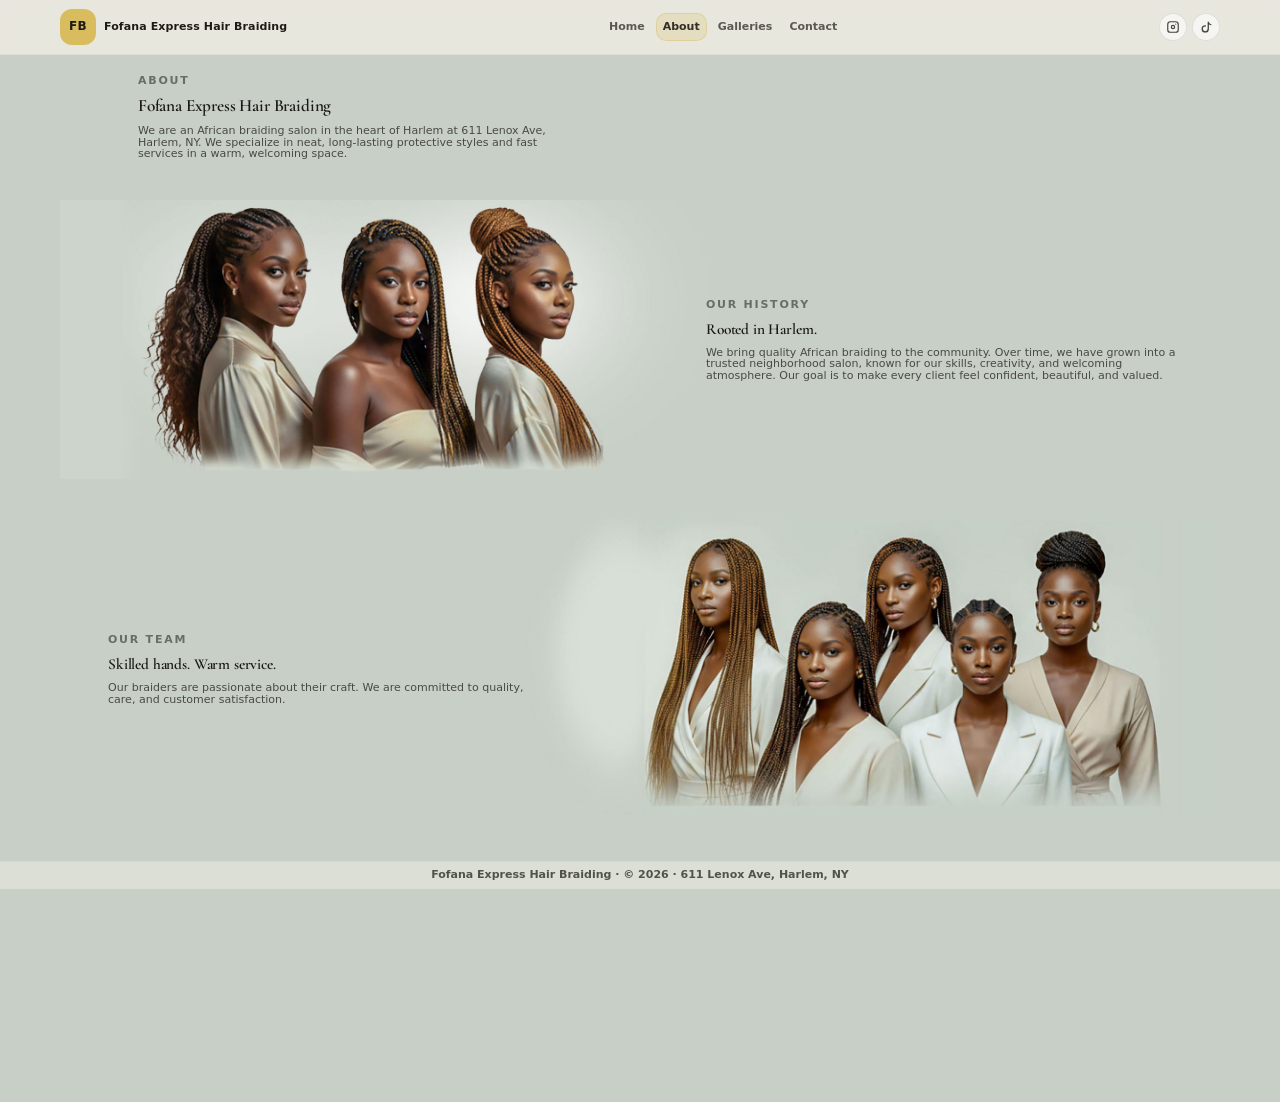
==== commit cd18a987: "Remove braider grid and standardize about address" ====
--- a/about.html
+++ b/about.html
@@ -5,7 +5,7 @@
   <meta name="viewport" content="width=device-width, initial-scale=1.0" />
   <meta
     name="description"
-    content="About Fofana Express Hair Braiding — African braiding salon in Harlem serving clients ages 10 and up."
+    content="About Fofana Express Hair Braiding — African braiding salon in Harlem."
   />
   <title>About — Fofana Express Hair Braiding</title>
 
@@ -19,8 +19,6 @@
     <header class="site-header" id="siteHeader"></header>
 
     <main class="about-main">
-
-      <!-- SECTION 1: ABOUT -->
       <section class="about-split about-split--hero" aria-label="About">
         <div class="container about-split-inner">
           <div class="about-copy">
@@ -29,20 +27,19 @@
             <h1 class="about-title">Fofana Express Hair Braiding</h1>
 
             <p class="about-paragraph">
-              We are an African braiding salon in the heart of Harlem at 611 Malcolm X Blvd. We specialize in neat, long-lasting protective styles and fast services in a warm, welcoming space.
+              We are an African braiding salon in the heart of Harlem at 611 Lenox Ave, Harlem, NY. We specialize in neat, long-lasting protective styles and fast services in a warm, welcoming space.
             </p>
           </div>
 
           <div class="about-visual" aria-label="About image">
-  <picture class="about-picture">
-    <source media="(max-width: 700px)" srcset="images/about/about-1-mobile.jpg">
-    <img src="images/about/about-1.jpg" alt="Fofana Express Hair Braiding styles">
-  </picture>
-</div>
+            <picture class="about-picture">
+              <source media="(max-width: 700px)" srcset="images/about/about-1-mobile.jpg">
+              <img src="images/about/about-1.jpg" alt="Fofana Express Hair Braiding styles">
+            </picture>
+          </div>
         </div>
       </section>
 
-      <!-- SECTION 2: HISTORY -->
       <section class="about-split about-split--image-left" aria-label="Our History">
         <div class="container about-split-inner">
           <div class="about-visual" aria-label="Our History image">
@@ -61,7 +58,6 @@
         </div>
       </section>
 
-      <!-- SECTION 3: TEAM -->
       <section class="about-split about-split--image-right" aria-label="Our Team">
         <div class="container about-split-inner">
           <div class="about-copy">
@@ -79,23 +75,6 @@
           </div>
         </div>
       </section>
-<section class="team-grid-section" aria-label="Meet the team">
-  <div class="container">
-    <div class="section-kicker">OUR BRAIDERS</div>
-    <h2 class="team-grid-title">Meet the team.</h2>
-    <p class="team-grid-sub">Skilled hands, warm service — every one of them.</p>
-    <div class="team-grid">
-      <div class="braider-card"><div class="braider-avatar">S</div><p class="braider-name">Sokhna</p><p class="braider-styles">Box Braids · Cornrows · Kids · Knotless</p></div>
-      <div class="braider-card"><div class="braider-avatar">A</div><p class="braider-name">Angele</p><p class="braider-styles">Twists</p></div>
-      <div class="braider-card"><div class="braider-avatar">H</div><p class="braider-name">Hawa</p><p class="braider-styles">Box Braids · Men</p></div>
-      <div class="braider-card"><div class="braider-avatar">M</div><p class="braider-name">Mimi</p><p class="braider-styles">Box Braids · Cornrows · Men</p></div>
-      <div class="braider-card"><div class="braider-avatar">D</div><p class="braider-name">Djeneba</p><p class="braider-styles">Box Braids · Knotless</p></div>
-      <div class="braider-card"><div class="braider-avatar">Y</div><p class="braider-name">Yvette</p><p class="braider-styles">Box Braids</p></div>
-      <div class="braider-card"><div class="braider-avatar">R</div><p class="braider-name">Ramata</p><p class="braider-styles">Twists</p></div>
-      <div class="braider-card"><div class="braider-avatar">F</div><p class="braider-name">Fefe</p><p class="braider-styles">Kids</p></div>
-    </div>
-  </div>
-</section>
     </main>
 
     <footer class="site-footer" id="siteFooter"></footer>
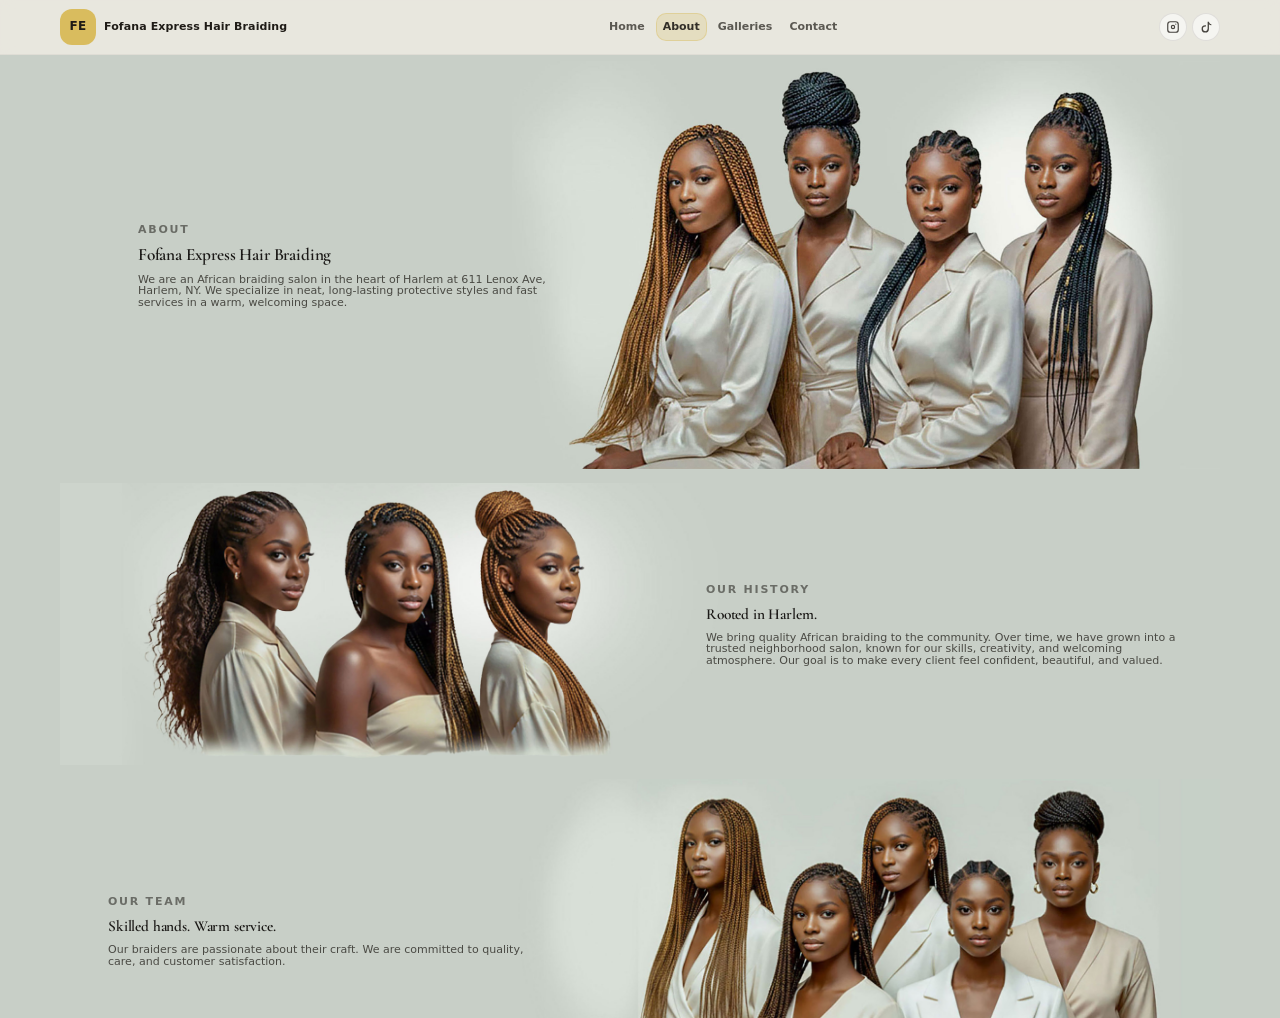
==== commit a640bb3f: "Add About page SEO metadata Updated the meta description and title for better SEO." ====
--- a/about.html
+++ b/about.html
@@ -3,11 +3,14 @@
 <head>
   <meta charset="UTF-8" />
   <meta name="viewport" content="width=device-width, initial-scale=1.0" />
-  <meta
-    name="description"
-    content="About Fofana Express Hair Braiding — African braiding salon in Harlem."
-  />
-  <title>About — Fofana Express Hair Braiding</title>
+ <meta
+  name="description"
+  content="Learn about Fofana Express Hair Braiding, a professional African hair braiding salon serving Harlem, New York with neat parts, polished finishes, and welcoming service."
+/>
+
+<title>About Fofana Express Hair Braiding in Harlem, NY</title>
+
+<link rel="canonical" href="https://fofanaexpress.braidsconnecthub.com/about.html" />
 
   <link rel="stylesheet" href="css/theme.css">
   <link rel="stylesheet" href="css/base.css">
@@ -82,4 +85,4 @@
 
   <script src="js/site.js"></script>
 </body>
-</html>+</html>
--- a/css/theme.css
+++ b/css/theme.css
@@ -41,13 +41,4 @@
 .about-kicker,
 .section-kicker {
   letter-spacing: 0.15em;
-}
-.cat-price {
-  font-size: 0.92rem !important;
-  color: var(--gold) !important;
-  font-weight: 600;
-  letter-spacing: 0.03em;
-  margin-top: 3px;
-  padding-bottom: 6px;
-  text-align: center;
 }
--- a/css/about.css
+++ b/css/about.css
@@ -269,7 +269,6 @@
 }
 
 /* ---------- Mobile stability lock ---------- */
-
 @media (max-width: 700px){
   .about-main{
     padding: 0 0 16px;
@@ -363,42 +362,44 @@
   }
 
   .about-visual,
-.about-split--hero .about-visual,
-.about-split--image-left .about-visual,
-.about-split--image-right .about-visual{
-  order: 2;
-  width: 100%;
-  max-width: 100%;
-  min-width: 0;
-  margin: 2px 0 0;
-  display: block;
-}
-
-.about-split--hero .about-visual{
-  display: flex;
-  justify-content: center;
-  align-items: center;
-}
-
-.about-split--hero .about-visual picture{
-  display: block;
-  width: 100%;
-  max-width: 100%;
-  margin: 0 auto;
-}
-
-.about-visual img,
-.about-split--hero .about-visual img,
-.about-split--image-left .about-visual img,
-.about-split--image-right .about-visual img{
-  display: block;
-  width: 100%;
-  max-width: 100%;
-  min-width: 0;
-  height: auto;
-  margin: 0 auto;
-  object-fit: contain;
-}
+  .about-split--hero .about-visual,
+  .about-split--image-left .about-visual,
+  .about-split--image-right .about-visual{
+    order: 2;
+    width: 100%;
+    max-width: 100%;
+    min-width: 0;
+    margin: 2px 0 0;
+    display: block;
+  }
+
+  .about-split--hero .about-visual{
+    display: flex;
+    justify-content: center;
+    align-items: center;
+  }
+
+  .about-split--hero .about-visual picture{
+    display: block;
+    width: 100%;
+    max-width: 100%;
+    margin: 0 auto;
+  }
+
+  .about-visual img,
+  .about-split--hero .about-visual img,
+  .about-split--image-left .about-visual img,
+  .about-split--image-right .about-visual img{
+    display: block;
+    width: 100%;
+    max-width: 100%;
+    min-width: 0;
+    height: auto;
+    margin: 0 auto;
+    object-fit: contain;
+  }
+}
+
 @media (min-width: 701px){
   .about-main{
     padding: 0 0 4px;
@@ -412,66 +413,4 @@
   .about-split--image-left .about-split-inner{
     gap: 2px;
   }
-}
-.team-grid-section {
-  padding: 60px 0;
-}
-
-.team-grid-title {
-  font-size: 2rem;
-  margin: 8px 0 8px;
-}
-
-.team-grid-sub {
-  font-size: 14px;
-  color: var(--muted);
-  margin-bottom: 32px;
-}
-
-.team-grid {
-  display: grid;
-  grid-template-columns: repeat(4, 1fr);
-  gap: 16px;
-}
-
-.braider-card {
-  background: var(--card);
-  border-radius: 18px;
-  padding: 20px 16px;
-  text-align: center;
-}
-
-.braider-avatar {
-  width: 64px;
-  height: 64px;
-  border-radius: 50%;
-  background: var(--gold);
-  display: flex;
-  align-items: center;
-  justify-content: center;
-  font-size: 22px;
-  font-weight: 500;
-  color: #fff;
-  margin: 0 auto 12px;
-}
-
-.braider-name {
-  font-size: 15px;
-  font-weight: 500;
-  color: var(--ink);
-  margin: 0 0 4px;
-}
-
-.braider-styles {
-  font-size: 12px;
-  color: var(--muted);
-  margin: 0;
-  line-height: 1.5;
-}
-
-@media (max-width: 600px) {
-  .team-grid {
-    grid-template-columns: repeat(2, 1fr);
-  }
-}
 }
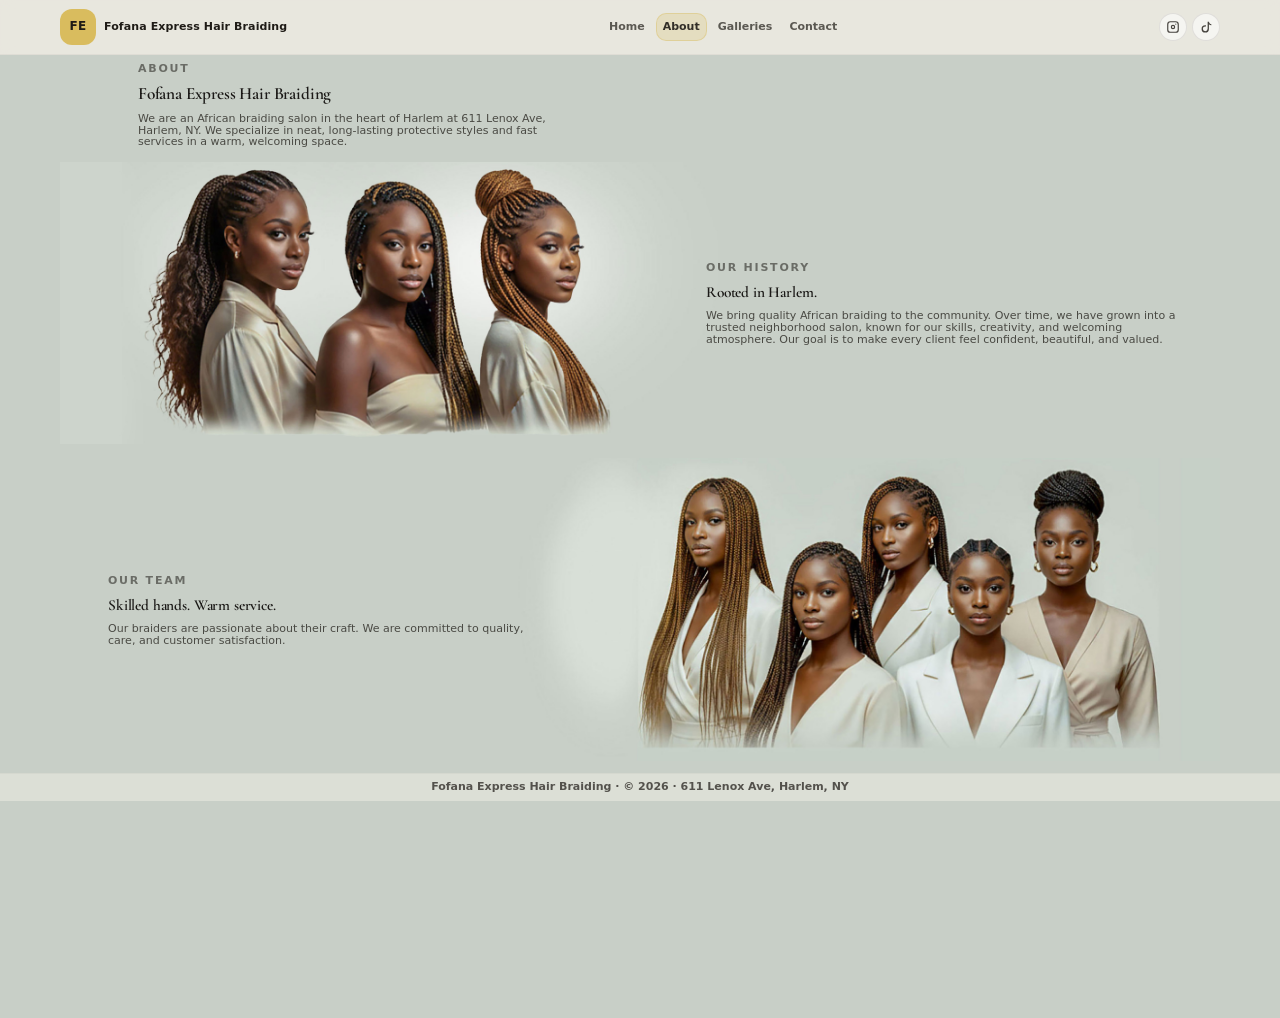
==== commit 793c57ec: "Fix About canonical route for Cloudflare Pages" ====
--- a/about.html
+++ b/about.html
@@ -3,14 +3,14 @@
 <head>
   <meta charset="UTF-8" />
   <meta name="viewport" content="width=device-width, initial-scale=1.0" />
- <meta
-  name="description"
-  content="Learn about Fofana Express Hair Braiding, a professional African hair braiding salon serving Harlem, New York with neat parts, polished finishes, and welcoming service."
-/>
+  <meta
+    name="description"
+    content="Learn about Fofana Express Hair Braiding, a professional African hair braiding salon serving Harlem, New York with neat parts, polished finishes, and welcoming service."
+  />
 
-<title>About Fofana Express Hair Braiding in Harlem, NY</title>
+  <title>About Fofana Express Hair Braiding in Harlem, NY</title>
 
-<link rel="canonical" href="https://fofanaexpress.braidsconnecthub.com/about.html" />
+  <link rel="canonical" href="https://fofanaexpress.braidsconnecthub.com/about" />
 
   <link rel="stylesheet" href="css/theme.css">
   <link rel="stylesheet" href="css/base.css">
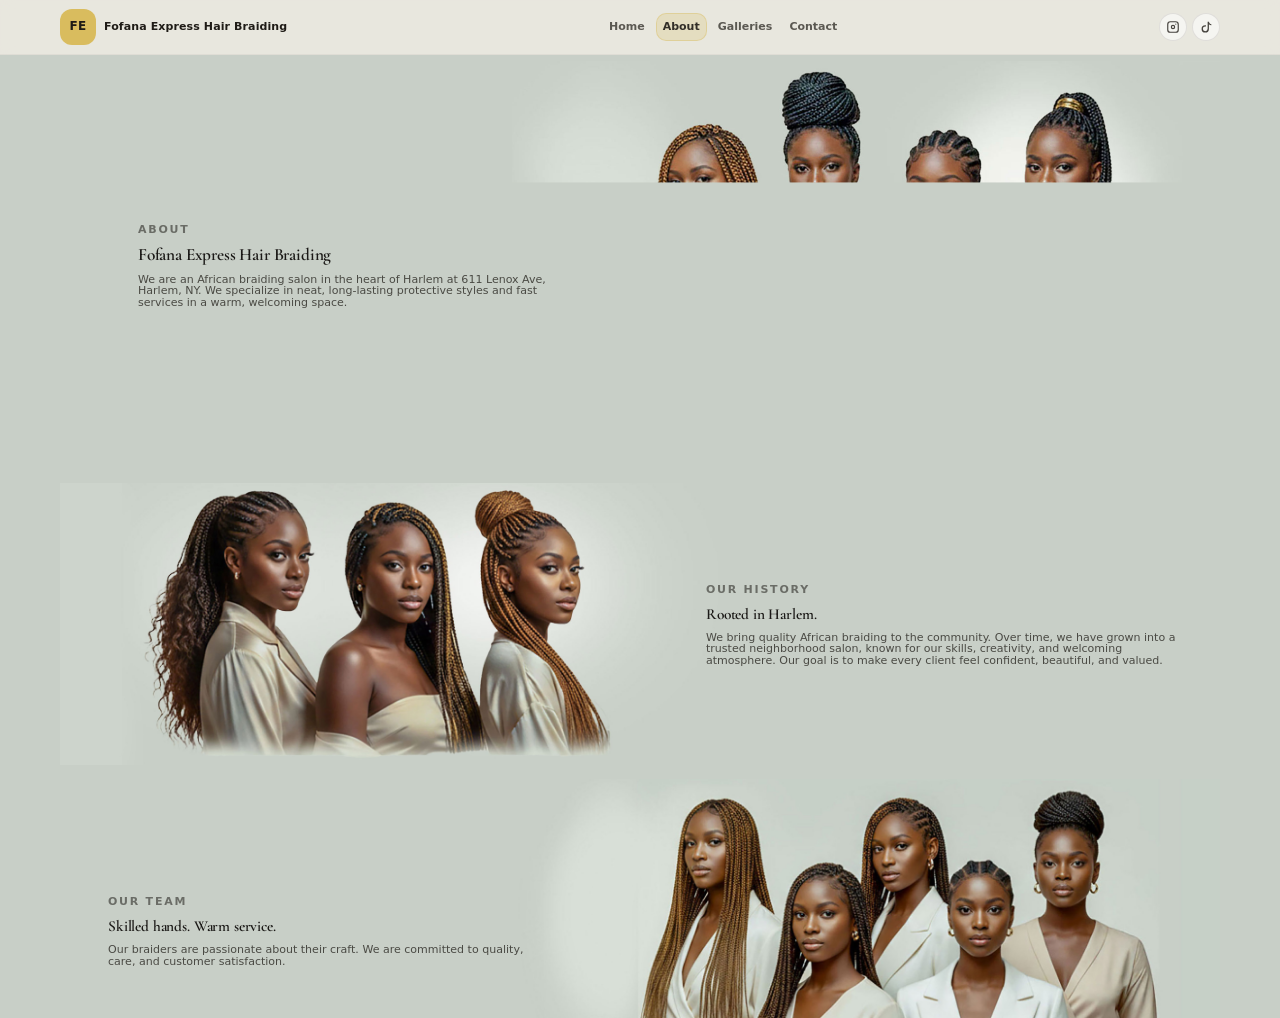
==== commit 89f1d45f: "Integrate Google Analytics in about.html Add Google Analytics to About page" ====
--- a/about.html
+++ b/about.html
@@ -1,6 +1,15 @@
 <!doctype html>
 <html lang="en">
 <head>
+  <!-- Google tag (gtag.js) -->
+<script async src="https://www.googletagmanager.com/gtag/js?id=G-42Z7T3C89F"></script>
+<script>
+  window.dataLayer = window.dataLayer || [];
+  function gtag(){dataLayer.push(arguments);}
+  gtag('js', new Date());
+
+  gtag('config', 'G-42Z7T3C89F');
+</script>
   <meta charset="UTF-8" />
   <meta name="viewport" content="width=device-width, initial-scale=1.0" />
   <meta
